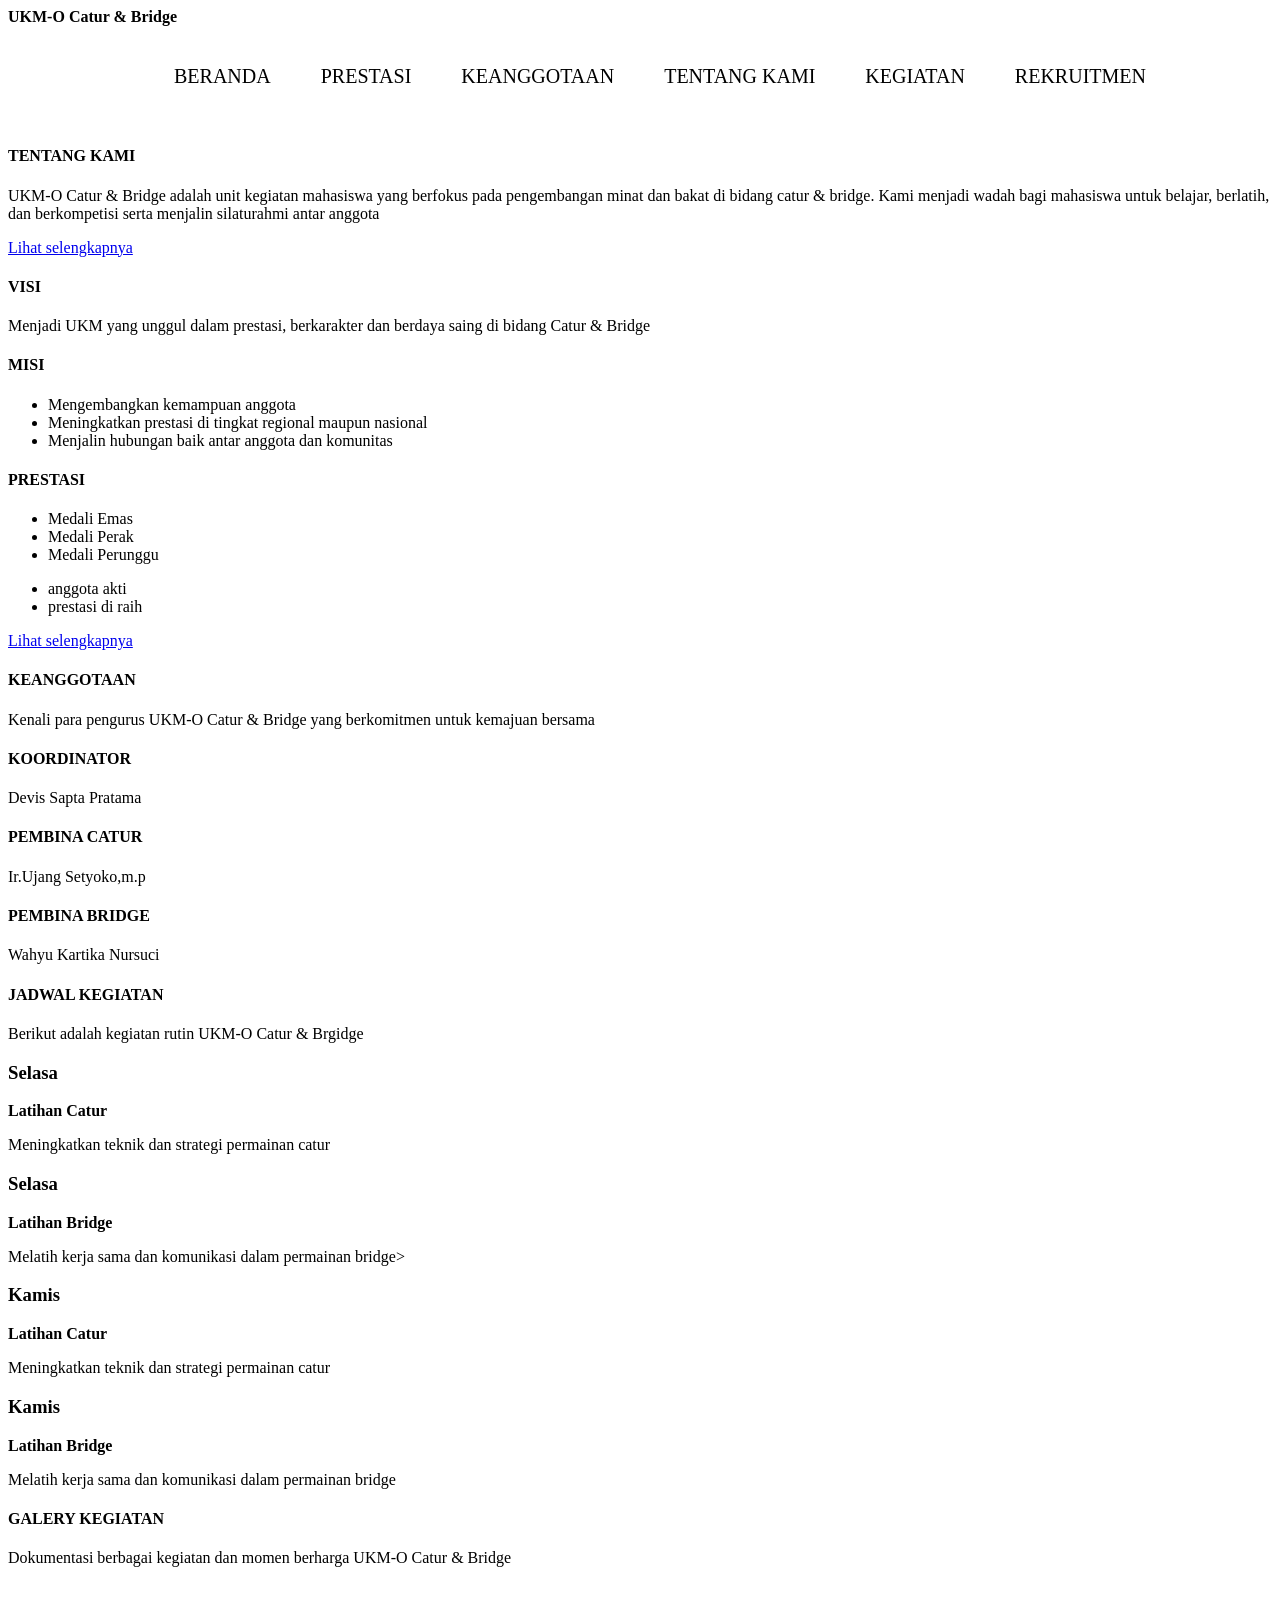
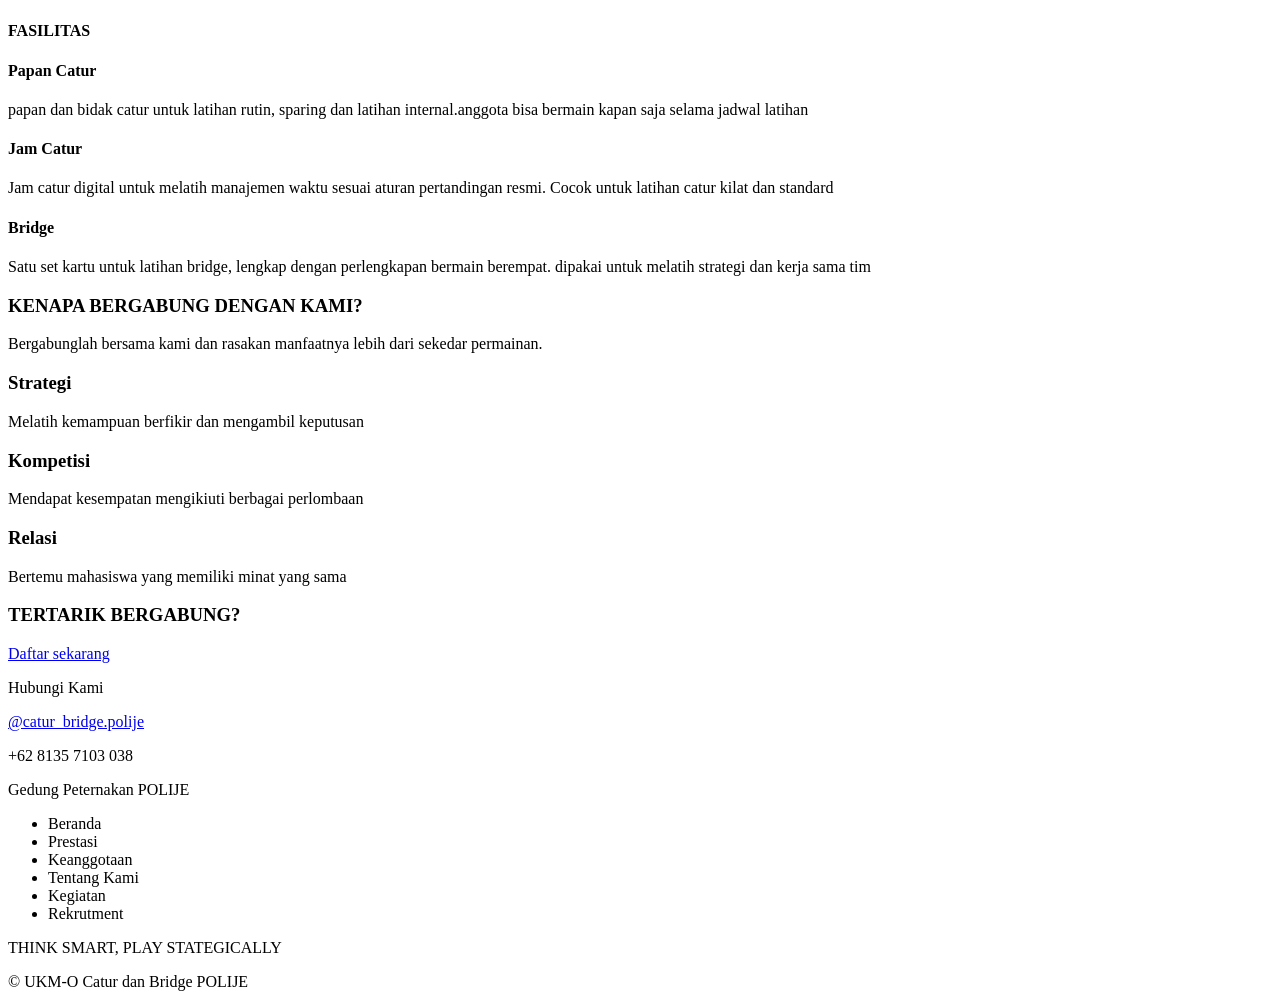
==== index.html @ 490835eb "sudah jangan di ubah ubah" ====
<!DOCTYPE html>
<html lang="id">
<head>
    <meta charset="UTF-8">
    <meta name="viewport" content="width=device-width, initial-scale=1.0">
    <title>UKM_O Catur &amp; Bridge</title>
    <link rel="stylesheet" href="style-index.css">
    <!-- <style>
        .tentangkami {
            background-color: pink;
            display: flex;
            justify-content: space-between;
        }
        #about-left {
            background-color: aqua;
        }
        .andrew {
            width: 200px;
            height: 200px;
        }
    </style> -->
</head>
<body>
    <div class="container">
    <header><b>UKM-O Catur &amp; Bridge</b></header>
    <div class="navbar">
        <ul>
            <li class="li-class">
                <a href="#">BERANDA</a>
            </li>
            <li class="li-class">
                <a href="prestasi.html" target="_blank">PRESTASI</a>
            </li>
            <li class="li-class">
                <a href="keanggotaan.html" target="_blank">KEANGGOTAAN</a>
            </li>
            <li class="li-class">
                <a href="tentangkami.html" target="_blank">TENTANG&nbsp;KAMI</a>
            </li>
            <li class="li-class">
                <a href="kegiatan.html" target="_blank">KEGIATAN</a>
            </li>
            <li class="li-class">
                <a href="rekruitmen.html" target="_blank">REKRUITMEN</a>
            </li>
        </ul>
    </div>
    <main>
       <section class="tentangkami">
            <div class="tentangkami-left">
                <h4>TENTANG KAMI</h4>
                <p>UKM-O Catur &amp; Bridge adalah unit kegiatan mahasiswa yang berfokus pada pengembangan minat dan bakat di bidang catur &amp; bridge. Kami menjadi wadah bagi mahasiswa untuk belajar, berlatih, dan berkompetisi serta menjalin silaturahmi antar anggota</p>
            
                <a href="tentangkami.html" target="_blank">Lihat selengkapnya</a>
            </div>
            <div class="tentangkami-center">
            </div>
            <div class="tentangkami-right">
                <h4>VISI</h4>
                <p>Menjadi UKM yang unggul dalam prestasi, berkarakter dan berdaya saing di bidang Catur &amp; Bridge </p>
                <h4>MISI</h4>
                <ul>
                    <li>Mengembangkan kemampuan anggota</li>
                    <li>Meningkatkan prestasi di tingkat regional maupun nasional</li>
                    <li>Menjalin hubungan baik antar anggota dan komunitas</li>
                </ul>
            </div>
       </section>
       <section>
             <h4>PRESTASI</h4>
                <div>
                    <ul>
                        <li>Medali Emas</li>
                        <li>Medali Perak</li>
                        <li>Medali Perunggu</li>
                    </ul>
                </div>
                <div>
                    <ul>
                        <li>anggota akti</li>
                        <li>prestasi di raih</li>
                    </ul>
                </div>
              <a href="prestasi.html">Lihat selengkapnya</a>
       </section>
       <section>
            <div>
                <h4>KEANGGOTAAN</h4>
                <p>Kenali para pengurus UKM-O Catur &amp; Bridge yang berkomitmen untuk kemajuan bersama </p>
            </div>
            <div>
                <h4>KOORDINATOR</h4>
                <p>Devis Sapta Pratama</p>
            </div>
            <div>
                <h4>PEMBINA CATUR</h4>
                <p>Ir.Ujang Setyoko,m.p</p>
            </div>
            <div>
                <h4>PEMBINA BRIDGE</h4>
                <p>Wahyu Kartika Nursuci</p>
            </div>
       </section>
       <section>
         <h4>JADWAL KEGIATAN</h4>
            <div>
                <p>Berikut adalah kegiatan rutin UKM-O Catur &amp; Brgidge</p>
                <a href="kegiatan.html" target="_blank"></a>
            </div>
            <div>
                <h3>Selasa</h3>
                <b>Latihan Catur</b>
                <p>Meningkatkan teknik dan strategi permainan catur</p>
                <h3>Selasa</h3>
                <b>Latihan Bridge</b>
                <p>Melatih kerja sama dan komunikasi dalam permainan bridge></p>
                <h3>Kamis</h3>
                <b>Latihan Catur</b>
                <p>Meningkatkan teknik dan strategi permainan catur</p>
                <h3>Kamis</h3>
                <b>Latihan Bridge</b>
                <p>Melatih kerja sama dan komunikasi dalam permainan bridge</p>
            </div>
       </section>
       <section>
            <div>
                <h4>GALERY KEGIATAN</h4>
                <p>Dokumentasi berbagai kegiatan dan momen berharga UKM-O Catur &amp; Bridge</p>
            </div>
            <div>
                <img src="" alt="">
                <img src="" alt="">
                <img src="" alt="">
            </div>
       </section>
       <section>
            <h4>FASILITAS</h4>
            <div>
                <h4>Papan Catur</h4>
                <p>papan dan bidak catur untuk latihan rutin, sparing dan latihan internal.anggota bisa bermain kapan saja selama jadwal latihan</p>
            </div>
            <div>
                <h4>Jam Catur</h4>
                <p>Jam catur digital untuk melatih manajemen waktu sesuai aturan pertandingan resmi. Cocok untuk latihan catur kilat dan standard</p>
            </div>
            <div>
                <h4>Bridge</h4>
                <p>Satu set kartu untuk latihan bridge, lengkap dengan perlengkapan bermain berempat. dipakai untuk melatih strategi dan kerja sama tim</p>
            </div>
       </section>
       <section>
            <div>
                <h3>KENAPA BERGABUNG DENGAN KAMI?</h3>
                <p>Bergabunglah bersama kami dan rasakan manfaatnya lebih dari sekedar permainan.</p>
            </div>
            <div>
                <h3>Strategi</h3>
                <p>Melatih kemampuan berfikir dan mengambil keputusan</p>
            </div>
            <div>
                <h3>Kompetisi</h3>
                <p>Mendapat kesempatan mengikiuti berbagai perlombaan</p>
            </div>
            <div>
                <h3>Relasi</h3>
                <p>Bertemu mahasiswa yang memiliki minat yang sama</p>
            </div>
            <div>
                <h3>TERTARIK BERGABUNG?</h3>
                <a href="rekruitmen.html" target="_blank">Daftar sekarang</a>
            </div>
       </section>

    </main>
     <footer>
        <p>Hubungi Kami</p>
        <a href="https://www.instagram.com/catur_bridge.polije?dlrf=MWNldnlpMmQwY3oyeQ%3D%3D">@catur_bridge.polije</a>
        <p>+62 8135 7103 038</p>
        <p>Gedung Peternakan POLIJE</p>
        <ul>
            <li>Beranda</li>
            <li>Prestasi</li>
            <li>Keanggotaan</li>
            <li>Tentang Kami</li>
            <li>Kegiatan</li>
            <li>Rekrutment</li>
        </ul>
        <p>THINK SMART, PLAY STATEGICALLY</p>
        <p>&copy; UKM-O Catur dan Bridge POLIJE</p>
    </footer>
    </div>
</body>
</html>
---- style-index.css ----
* {
    box-sizing: border-box;
}

.navbar {
    height: 100px;
    display: flex;
    justify-content: center;
    align-items: center;
}

.navbar ul {
    display: flex;
    list-style: none;
}

.li-class {
    padding: 20px;
    margin: 5px;
}

.li-class a {
    color: black;
    font-size: 20px;
    text-decoration: none;
}
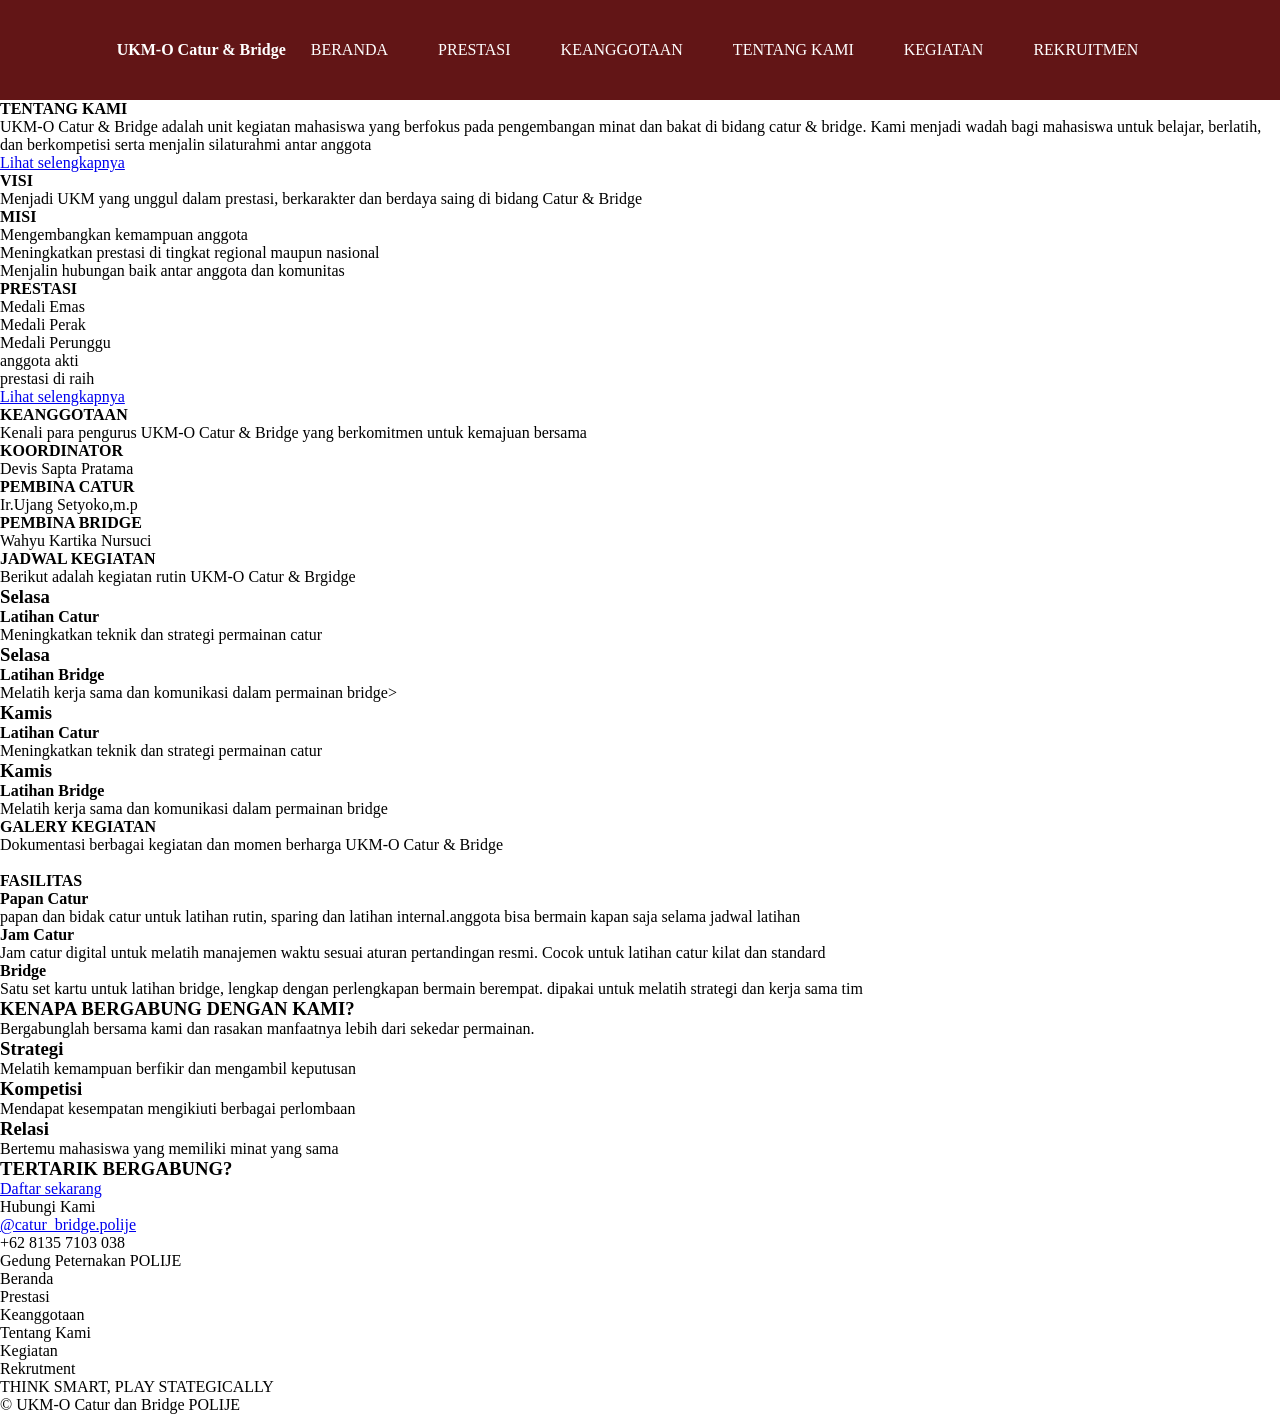
==== commit 784a03e8: "afan" ====
--- a/index.html
+++ b/index.html
@@ -22,9 +22,9 @@
 </head>
 <body>
     <div class="container">
-    <header><b>UKM-O Catur &amp; Bridge</b></header>
     <div class="navbar">
-        <ul>
+        <header><b>UKM-O Catur &amp; Bridge</b></header>
+        <ul class="ul-class">
             <li class="li-class">
                 <a href="#">BERANDA</a>
             </li>
--- a/style-index.css
+++ b/style-index.css
@@ -1,26 +1,35 @@
 * {
     box-sizing: border-box;
+    padding: 0;
+    margin: 0;
 }
 
 .navbar {
     height: 100px;
+    width:100%;
     display: flex;
     justify-content: center;
     align-items: center;
+    background-color: #621516;
+    color: #ffff;
 }
 
 .navbar ul {
     display: flex;
     list-style: none;
+    
 }
 
 .li-class {
     padding: 20px;
     margin: 5px;
+    font-size: 20%;
+
 }
 
 .li-class a {
-    color: black;
-    font-size: 20px;
+    color: #ffff;
+    font-size: 16px;
     text-decoration: none;
+    font-family: 'Times New Roman', Times, serif;
 }
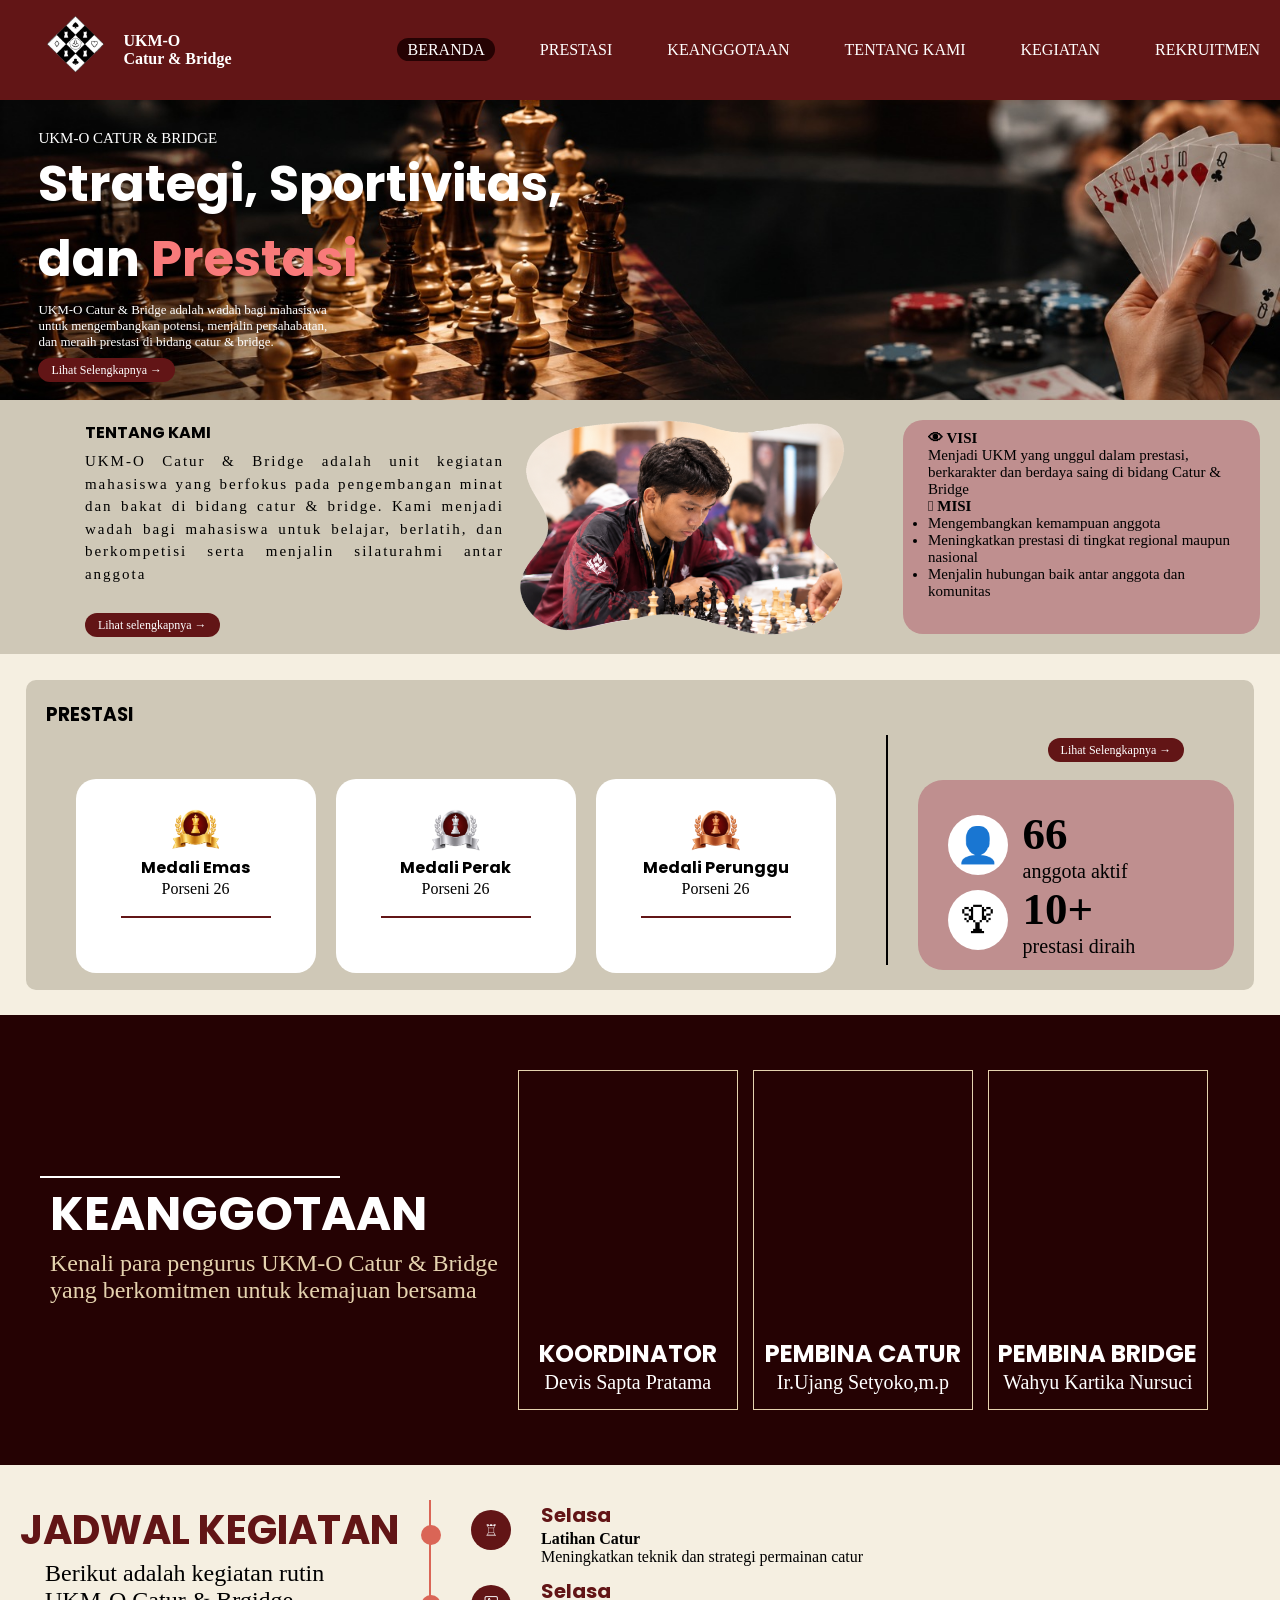
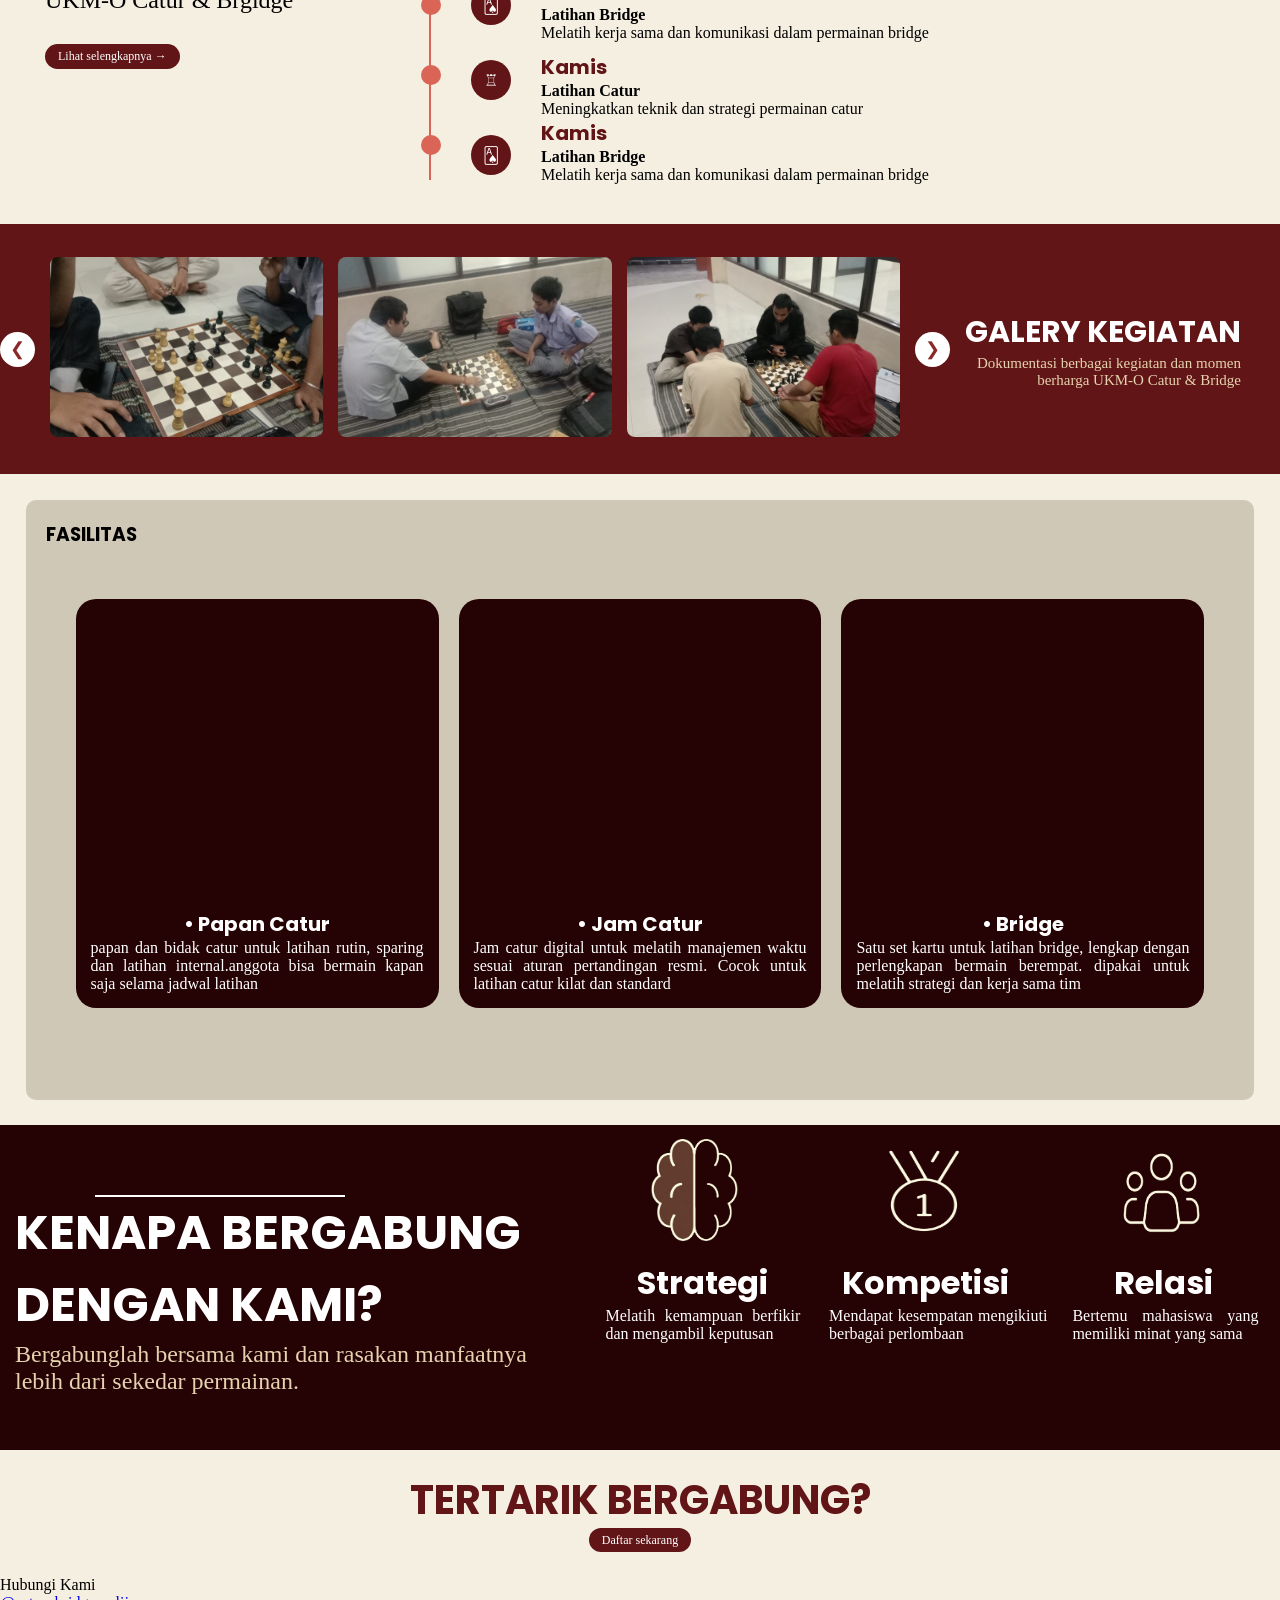
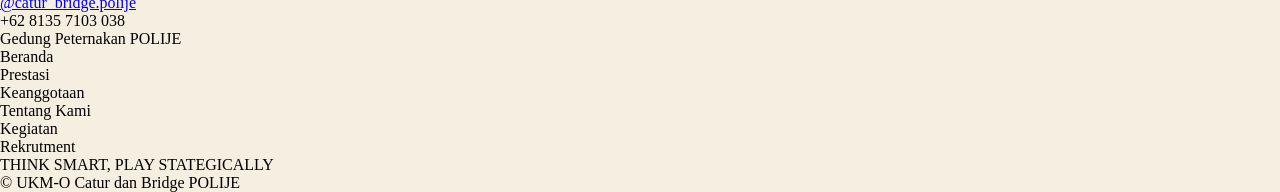
==== commit 2c73036c: "sudah selesai" ====
--- a/index.html
+++ b/index.html
@@ -5,28 +5,21 @@
     <meta name="viewport" content="width=device-width, initial-scale=1.0">
     <title>UKM_O Catur &amp; Bridge</title>
     <link rel="stylesheet" href="style-index.css">
-    <!-- <style>
-        .tentangkami {
-            background-color: pink;
-            display: flex;
-            justify-content: space-between;
-        }
-        #about-left {
-            background-color: aqua;
-        }
-        .andrew {
-            width: 200px;
-            height: 200px;
-        }
-    </style> -->
+    <link rel="stylesheet" href="https://fonts.googleapis.com/css2?family=Poppins:wght@400;600;700&display=swap">
+    <link rel="preconnect" href="https://fonts.googleapis.com">
+    <link rel="preconnect" href="https://gstatic.com" crossorigin>
+    <link href="https://googleapis.com" rel="stylesheet">
 </head>
 <body>
     <div class="container">
     <div class="navbar">
-        <header><b>UKM-O Catur &amp; Bridge</b></header>
+        <header class="logo-website">
+            <img  src="logo_website.png" class="logo-img" alt="logo"/>
+            <b>UKM-O<br>Catur &amp; Bridge</b>
+        </header>
         <ul class="ul-class">
-            <li class="li-class">
-                <a href="#">BERANDA</a>
+            <li class="li-class" >
+                <a href="#" class="active">BERANDA</a>
             </li>
             <li class="li-class">
                 <a href="prestasi.html" target="_blank">PRESTASI</a>
@@ -45,20 +38,44 @@
             </li>
         </ul>
     </div>
-    <main>
-       <section class="tentangkami">
+    <main>  
+    <section class="hero">
+            <div class="hero-content">
+
+                <p class="hero-label">UKM-O CATUR &amp; BRIDGE</p>
+
+                <p class="hero-label2">
+                    <b>Strategi, Sportivitas,
+                    <br>
+                    dan <span>Prestasi</span></b>
+                </p>
+
+                <p class="hero-description">
+                    UKM-O Catur &amp; Bridge adalah wadah bagi mahasiswa<br>
+                    untuk mengembangkan potensi, menjalin persahabatan,<br>
+                    dan meraih prestasi di bidang catur &amp; bridge.
+                </p>
+
+                <a href="tentangkami.html" class="hero-button">
+                    Lihat Selengkapnya  →
+                </a>
+
+            </div>
+        </section>
+        <section class="tentangkami">
             <div class="tentangkami-left">
-                <h4>TENTANG KAMI</h4>
+                <h4><b>TENTANG KAMI</b></h4>
                 <p>UKM-O Catur &amp; Bridge adalah unit kegiatan mahasiswa yang berfokus pada pengembangan minat dan bakat di bidang catur &amp; bridge. Kami menjadi wadah bagi mahasiswa untuk belajar, berlatih, dan berkompetisi serta menjalin silaturahmi antar anggota</p>
             
-                <a href="tentangkami.html" target="_blank">Lihat selengkapnya</a>
+                <a href="tentangkami.html" target="_blank">Lihat selengkapnya  →</a>
             </div>
             <div class="tentangkami-center">
+                <img src="fototentangkami.png" alt="foto-tentangkami">
             </div>
             <div class="tentangkami-right">
-                <h4>VISI</h4>
+                <h4>👁 VISI</h4>
                 <p>Menjadi UKM yang unggul dalam prestasi, berkarakter dan berdaya saing di bidang Catur &amp; Bridge </p>
-                <h4>MISI</h4>
+                <h4>𖣠 MISI</h4>
                 <ul>
                     <li>Mengembangkan kemampuan anggota</li>
                     <li>Meningkatkan prestasi di tingkat regional maupun nasional</li>
@@ -66,109 +83,204 @@
                 </ul>
             </div>
        </section>
+       <section class="prestasi">
+                <div>
+                    <h3>PRESTASI</h3>
+                    <ul class="bungkus">
+                        <div class="medali">
+                            <img src="gold.png" alt="medali emas">
+                            <li><b>Medali&nbsp;Emas</b></li>
+                            <p>Porseni 26</p>
+                            <br>
+                            <center><div class="garis1"></div></center>
+                        </div>
+                        <div class="medali">
+                            <img src="silver.png" alt="medali perak">
+                            <li><b>Medali&nbsp;Perak</b></li>
+                            <p>Porseni 26</p>
+                            <br>
+                            <center><div class="garis1"></div></center>
+                        </div>
+                        <div class="medali">
+                            <img src="bronze.png" alt="medali perunggu">
+                            <li><b>Medali&nbsp;Perunggu</b></li>
+                            <p>Porseni 26</p>
+                            <br>
+                            <center><div class="garis1"></div></center>
+                        </div>
+                    </ul>
+                </div>
+                <div class="garis"></div>
+               <div class="anggota-aktif">
+                    <a href="prestasi.html">Lihat Selengkapnya →</a>
+                    <div class="statistik">
+                        <div class="info">
+                            <div class="icon">👤</div>
+                            <div>
+                                <h1>66</h1>
+                                <p>anggota aktif</p>
+                            </div>
+                        </div>
+                        <div class="info">
+                            <div class="icon">🏆︎</div>
+                            <div>
+                                <h1>10+</h1>
+                                <p>prestasi diraih</p>
+                            </div>
+                        </div>
+                    </div>
+                </div>
+       </section>
        <section>
-             <h4>PRESTASI</h4>
-                <div>
-                    <ul>
-                        <li>Medali Emas</li>
-                        <li>Medali Perak</li>
-                        <li>Medali Perunggu</li>
-                    </ul>
-                </div>
-                <div>
-                    <ul>
-                        <li>anggota akti</li>
-                        <li>prestasi di raih</li>
-                    </ul>
-                </div>
-              <a href="prestasi.html">Lihat selengkapnya</a>
-       </section>
-       <section>
+        <div class="keanggotaan">
             <div>
-                <h4>KEANGGOTAAN</h4>
-                <p>Kenali para pengurus UKM-O Catur &amp; Bridge yang berkomitmen untuk kemajuan bersama </p>
-            </div>
-            <div>
+                <div class="garis2"></div>
+                <h4 class="anggota">KEANGGOTAAN</h4>
+                <p class="anggota2">Kenali para pengurus UKM-O Catur &amp; Bridge <br>yang berkomitmen untuk kemajuan bersama </p>
+            </div>
+            <div class="koordinator">
+                <img src="" alt="">
                 <h4>KOORDINATOR</h4>
                 <p>Devis Sapta Pratama</p>
             </div>
-            <div>
+            <div class="pembina1">
                 <h4>PEMBINA CATUR</h4>
                 <p>Ir.Ujang Setyoko,m.p</p>
             </div>
-            <div>
+            <div class="pembina2">
                 <h4>PEMBINA BRIDGE</h4>
                 <p>Wahyu Kartika Nursuci</p>
             </div>
-       </section>
+            </div>
+       </section>
+       <section >
+        <div class="jadwal">
+            <div>
+                <div class="garis3"></div>
+                <h4>JADWAL KEGIATAN</h4>
+                <p class="deskripsi">Berikut adalah kegiatan rutin <br> UKM-O Catur &amp; Brgidge</p>
+                <a href="kegiatan.html" target="_blank">Lihat selengkapnya →</a>
+            </div>
+            <div class="garis4"></div>
+            <div class="bpoint">
+                <div class="point"></div>
+                <div class="point"></div>
+                <div class="point"></div>
+                <div class="point"></div>
+            </div>
+            <div class="bpoint2">
+                <div class="point2">♖</div>
+                <div class="point2">🂡</div>
+                <div class="point2">♖</div>
+                <div class="point2">🂡</div>
+            </div>
+            <div class="jadwal2">
+                <div class="jadwal-catur">
+                    <h3>Selasa</h3>
+                    <b>Latihan Catur</b>
+                    <p>Meningkatkan teknik dan strategi permainan catur</p>
+                </div>
+                <div class="jadwal-bridge">
+                    <h3>Selasa</h3>
+                    <b>Latihan Bridge</b>
+                    <p>Melatih kerja sama dan komunikasi dalam permainan bridge</p>
+                </div>
+                <div lass="jadwal-catur">
+                    <h3>Kamis</h3>
+                    <b>Latihan Catur</b>
+                    <p>Meningkatkan teknik dan strategi permainan catur</p>
+                </div>
+                <div class="jadwal-bridge">
+                    <h3>Kamis</h3>
+                    <b>Latihan Bridge</b>
+                    <p>Melatih kerja sama dan komunikasi dalam permainan bridge</p>
+                </div>
+            </div>
+        </div>    
+       </section>
+       <!-- carousel -->
        <section>
-         <h4>JADWAL KEGIATAN</h4>
-            <div>
-                <p>Berikut adalah kegiatan rutin UKM-O Catur &amp; Brgidge</p>
-                <a href="kegiatan.html" target="_blank"></a>
-            </div>
-            <div>
-                <h3>Selasa</h3>
-                <b>Latihan Catur</b>
-                <p>Meningkatkan teknik dan strategi permainan catur</p>
-                <h3>Selasa</h3>
-                <b>Latihan Bridge</b>
-                <p>Melatih kerja sama dan komunikasi dalam permainan bridge></p>
-                <h3>Kamis</h3>
-                <b>Latihan Catur</b>
-                <p>Meningkatkan teknik dan strategi permainan catur</p>
-                <h3>Kamis</h3>
-                <b>Latihan Bridge</b>
-                <p>Melatih kerja sama dan komunikasi dalam permainan bridge</p>
+        <div class="kegiatan">
+            <div class="carousel">
+                <button class="prev" onclick="geser(-1)">&#10094;</button>
+                <div class="carousel-container">
+                    <div class="carousel-track" id="track">
+                        <div class="slide">
+                            <img src="gambar1.jpg" alt="kegiatan 1">
+                        </div>
+                        <div class="slide">
+                            <img src="gambar2.jpg" alt="kegiatan 2">
+                        </div>
+                        <div class="slide">
+                            <img src="gambar3.jpg" alt="kegiatan 3">
+                        </div>
+                        <div class="slide">
+                            <img src="gambar4.jpg" alt="kegiatan 4">
+                        </div>
+                        <div class="slide">
+                            <img src="gambar5.jpg" alt="kegiatan 5">
+                        </div>
+                        <div class="slide">
+                            <img src="gambar6.jpg" alt="kegiatan 6">
+                        </div>
+                    </div>
+                </div>
+                <button class="next" onclick="geser(1)">&#10095;</button>
+            </div>
+            <script src="carousel.js"></script>
+            <div class="text-kegiatan">
+                <h4>GALERY KEGIATAN</h4>
+                <p>Dokumentasi berbagai kegiatan dan momen <br> berharga UKM-O Catur &amp; Bridge</p>
+            </div>
             </div>
        </section>
        <section>
-            <div>
-                <h4>GALERY KEGIATAN</h4>
-                <p>Dokumentasi berbagai kegiatan dan momen berharga UKM-O Catur &amp; Bridge</p>
-            </div>
-            <div>
-                <img src="" alt="">
-                <img src="" alt="">
-                <img src="" alt="">
-            </div>
+        <div class="fasilitas">
+            <h3 class="judul-fasilitas">FASILITAS</h3>
+            <ul class="bungkus2">
+            <div class="papan">
+                <li>• Papan Catur</li>
+                <p>papan dan bidak catur untuk latihan rutin, sparing dan latihan internal.anggota bisa bermain kapan saja selama jadwal latihan</p>
+            </div>
+            <div class="papan">
+                <li>• Jam Catur</li>
+                <p>Jam catur digital untuk melatih manajemen waktu sesuai aturan pertandingan resmi. Cocok untuk latihan catur kilat dan standard</p>
+            </div>
+            <div class="papan">
+                <li>• Bridge</li>
+                <p>Satu set kartu untuk latihan bridge, lengkap dengan perlengkapan bermain berempat. dipakai untuk melatih strategi dan kerja sama tim</p>
+            </div>
+            </ul>
+        </div>
        </section>
        <section>
-            <h4>FASILITAS</h4>
-            <div>
-                <h4>Papan Catur</h4>
-                <p>papan dan bidak catur untuk latihan rutin, sparing dan latihan internal.anggota bisa bermain kapan saja selama jadwal latihan</p>
-            </div>
-            <div>
-                <h4>Jam Catur</h4>
-                <p>Jam catur digital untuk melatih manajemen waktu sesuai aturan pertandingan resmi. Cocok untuk latihan catur kilat dan standard</p>
-            </div>
-            <div>
-                <h4>Bridge</h4>
-                <p>Satu set kartu untuk latihan bridge, lengkap dengan perlengkapan bermain berempat. dipakai untuk melatih strategi dan kerja sama tim</p>
-            </div>
-       </section>
-       <section>
-            <div>
-                <h3>KENAPA BERGABUNG DENGAN KAMI?</h3>
-                <p>Bergabunglah bersama kami dan rasakan manfaatnya lebih dari sekedar permainan.</p>
-            </div>
-            <div>
-                <h3>Strategi</h3>
-                <p>Melatih kemampuan berfikir dan mengambil keputusan</p>
-            </div>
-            <div>
-                <h3>Kompetisi</h3>
-                <p>Mendapat kesempatan mengikiuti berbagai perlombaan</p>
-            </div>
-            <div>
-                <h3>Relasi</h3>
-                <p>Bertemu mahasiswa yang memiliki minat yang sama</p>
-            </div>
-            <div>
-                <h3>TERTARIK BERGABUNG?</h3>
-                <a href="rekruitmen.html" target="_blank">Daftar sekarang</a>
-            </div>
+            <div class="promosi">
+                <div class="promosi1">
+                    <div class="garis5"></div>
+                    <p>KENAPA BERGABUNG DENGAN KAMI?</p>
+                    <span>Bergabunglah bersama kami dan rasakan manfaatnya lebih dari sekedar permainan.</span>
+                </div>
+                <div class="strategi1">
+                    <img src="strategi.png" alt="otak">
+                    <h3>Strategi</h3>
+                    <p>Melatih kemampuan berfikir dan mengambil keputusan</p>
+                </div>
+                <div class="kompetisi1">
+                    <img src="kompetisi.png" alt="medali">
+                    <h3>Kompetisi</h3>
+                    <p>Mendapat kesempatan mengikiuti berbagai perlombaan</p>
+                </div>
+                <div class="relasi1">
+                    <img src="relasi.png" alt="">
+                    <h3>Relasi</h3>
+                    <p>Bertemu mahasiswa yang memiliki minat yang sama</p>
+                </div>
+            </div>
+                <div class="daftar">
+                    <h3>TERTARIK BERGABUNG?</h3>
+                    <a href="rekruitmen.html" target="_blank">Daftar sekarang</a>
+                </div>
+            
        </section>
 
     </main>
--- a/style-index.css
+++ b/style-index.css
@@ -1,30 +1,71 @@
 * {
     box-sizing: border-box;
+    margin: 0;
     padding: 0;
-    margin: 0;
+}
+
+.container {
+    background-color: #F5EFE1;
 }
 
 .navbar {
     height: 100px;
     width:100%;
     display: flex;
-    justify-content: center;
+    justify-content: space-between;
     align-items: center;
     background-color: #621516;
     color: #ffff;
-}
+    position: sticky;
+    top: 0;
+    left: 0;
+    right: 0;
+    z-index: 2;
+}
+
+.logo-website {
+    display: flex;
+    align-items: center;
+    gap: 10px;
+    margin-left: 3%;
+}
+
+.logo-img {
+    width: 75px;
+    height: 75px;
+    object-fit: contain;
+}
+
 
 .navbar ul {
     display: flex;
     list-style: none;
+    margin-left: 5%;
     
+}
+
+.ul-class a {
+    text-decoration: none;
+    color: white;
+    padding: 3px 10px;
+    border-radius: 12px;
+    transition: 0.3s;
+}
+
+.ul-class a.active {
+    background-color: #250203;
+    color: white;
+}
+
+.ul-class a:hover {
+    background-color: black;
+    color: white;
 }
 
 .li-class {
     padding: 20px;
     margin: 5px;
-    font-size: 20%;
-
+    margin-right: -10px;
 }
 
 .li-class a {
@@ -32,4 +73,640 @@
     font-size: 16px;
     text-decoration: none;
     font-family: 'Times New Roman', Times, serif;
+}
+main{
+    position: relative;
+    z-index: 1;
+}
+
+.hero {
+    width: 100%;
+    height: 300px;
+
+    background-image: url("herowebsite.jpg");
+    background-size: cover;
+    background-position: center;
+    background-repeat: no-repeat;
+}
+
+.hero-label {
+    font-family: 'Times New Roman', Times, serif;
+    font-size: 15px;
+    color: #ffff;
+}
+
+.hero-label {
+    position: relative;
+    top: 30px;
+    margin-left: 3%;
+}
+.hero-label2 {
+    font-family: 'Poppins';
+    position: relative;
+    top: 30px;
+    margin-left: 3%;
+    font-size: 50px;
+    color: #fff;
+}
+.hero-label2 span {
+    color : rgb(248, 122, 122);
+}
+.hero-description {
+    font-size: 13px;
+    position: relative;
+    top: 35px;
+    margin-left: 3%;
+    color : white;
+}
+.hero a {
+    position: relative;
+    top: 45px;
+    margin-left: 3%;
+    background-color:#621516;
+    border-radius: 20px;
+    color: #fff;
+    text-decoration: none;
+}
+.hero a{
+    font-size: 12px;
+    padding : 5px 13px;
+}
+.tentangkami{
+    background-color: #cfc8b7 ;
+    display: flex;
+    justify-content: space-evenly;
+    gap: 0;
+}
+.tentangkami img{
+    height: 250px;
+    width: 400px;
+    margin-right: -10%;
+}
+.tentangkami-left {
+    margin-top:20px;
+    margin-left: 5%;
+}
+.tentangkami-left h4{
+    margin-left: 5%;
+    font-family: 'Poppins';
+}
+.tentangkami-left p{
+    margin-left: 5%;
+    margin-top:5px;
+    font-size: 15px;
+    line-height: 1.5;
+    letter-spacing: 2px;
+    text-align: justify;
+    width: 419px;
+    height: auto;
+}
+.tentangkami-left a{
+    position: relative;
+    top: 30px;
+    margin-left:5%;
+    background-color:#621516;
+    border-radius: 20px;
+    color: #fff;
+    text-decoration: none;
+}
+.tentangkami-left a{
+    font-size: 12px;
+    padding : 5px 13px;
+}
+.tentangkami-right {
+    width:428px;
+    height: auto;
+}
+.tentangkami-right {
+    font-size: 15px;
+    padding: 10px 25px;
+    margin-right: 5%;
+}
+.tentangkami-right {
+    background-color: #BF8F8F;
+    margin: 20px;
+    border-radius: 20px;
+}
+.prestasi {
+    width: auto;
+    height: 310px;
+    margin: 2%;
+    background-color:  #cfc8b7;
+    border-radius: 10px;
+    display: flex;
+    justify-content:space-between ;
+}
+.prestasi h3 {
+    font-family: 'Poppins';
+    margin-top: 20px;
+    margin-left: 20px;
+}
+.bungkus{
+    display: flex;
+    justify-content:space-between ;
+    margin:50px;
+    gap: 20px;
+}
+.medali {
+    width: 240px;
+    height: 194px;
+    background-color: #ffff;
+    list-style-type: none;
+    justify-content: center;
+    align-items: center;
+    flex-direction: column;
+    text-align: center;
+    border-radius: 20px;
+}
+.medali img{
+    margin-top: 30px ;
+    width: 50px;
+    height: 42px;
+}
+.medali li{
+    font-family: 'Poppins';
+}
+.medali p{
+    font-family:'Times New Roman', Times, serif ;
+}
+.garis {
+    border-left: 2px solid;
+    height: 230px;
+    margin-right: 30px;
+    margin-top: 55px;
+}
+.garis1 {
+    border-bottom: 2px solid #621516;
+    width:150px;
+    align-items: center;
+}
+.anggota-aktif {
+    width: 400px;
+    height: 190px;
+    background-color:  #BF8F8f;
+    border-radius: 25px;
+    padding: 30px;
+    position: relative;
+    margin-top: 100px;
+    margin-right: 20px;
+}
+
+.statistik {
+    display: flex;
+    flex-direction: column;
+    gap: 20px;
+    margin-bottom: 50px;
+}
+
+.info {
+    display: flex;
+    align-items: center;
+    gap: 15px;
+    margin-top: -20px;
+}
+
+.info h1 {
+    font-size: 45px;
+    margin: 0;
+}
+
+.info p {
+    font-size: 20px;
+    margin: 0;
+}
+
+.icon {
+    width: 60px;
+    height: 60px;
+    background-color: white;
+    border-radius: 50%;
+    display: flex;
+    justify-content: center;
+    align-items: center;
+    font-size: 35px;
+}
+
+.anggota-aktif a {
+    position: absolute;
+    right: -100px;
+    top: -70px;
+}
+.anggota-aktif a{
+    position: relative;
+    background-color:#621516;
+    border-radius: 20px;
+    color: #fff;
+    text-decoration: none;
+}
+.anggota-aktif a{
+    font-size: 12px;
+    padding : 5px 13px;
+}
+.keanggotaan {
+    background-color:  #250203;
+    width: 100%;
+    height: 450px;
+    display: flex;
+    align-items: center;
+}
+.garis2 {
+    border-top: 2px solid #fff;
+    width: 300px;
+    margin-left: 40px;
+}
+.keanggotaan h4 {
+    color: #ffff;
+    font-family: 'Poppins';
+}
+.keanggotaan p{
+}
+.anggota {
+    font-size: 48px;
+    margin-left: 50px;
+}
+.anggota2 {
+    color: #E5D3AF;
+    font-family: 'Montaga';
+    margin-left: 50px;
+    font-size: 24px;
+    
+}
+.koordinator {
+    border: 1px solid #E5D3AF;
+    width: 220px;
+    height: 340px;
+    margin-left: 20px;
+    align-content: flex-end;
+    justify-items: center;
+    flex-direction: column;
+    text-align: center;
+}
+.pembina1 {
+    border: 1px solid #E5D3AF;
+    width: 220px;
+    height: 340px;
+    margin-left: 15px;
+    align-content: flex-end;
+    justify-items: center;
+    flex-direction: column;
+    text-align: center; 
+}
+.pembina2 {
+    border: 1px solid #E5D3AF;
+    width: 220px;
+    height: 340px;
+    margin-left: 15px;
+    align-content: flex-end;
+    justify-items: center;
+    flex-direction: column;
+    text-align: center;
+}
+.koordinator h4,
+.pembina1 h4,
+.pembina2 h4{
+    font-size: 24px;
+    color: #fff;
+}
+
+.koordinator p, 
+.pembina1 p,
+.pembina2 p {
+    font-size: 20px;
+    color: #fff;
+    margin-bottom: 15px;
+}
+.jadwal {
+    height: 359px;
+    width: 100%;
+    display: flex;
+}
+.jadwal h4{
+    font-size: 40px;
+    font-family: 'poppins';
+    color: #621516;
+    margin-left: 20px;
+    margin-top: 35px;
+}
+.deskripsi{
+    margin-left: 45px;
+    font-size: 24px;
+}
+.garis4 {
+    border-left: 2px solid #DA6556;
+    height: 280px;
+    margin-left: 30px;
+    margin-top: 35px;
+}
+.bpoint{
+    flex-direction: column;
+    margin-top: 60px;
+    margin-right: 30px;
+}
+.point {
+    background-color: #DA6556;
+    width: 20px;
+    height: 20px;
+    border-radius: 50%;
+    margin-bottom: 50px;
+    margin-left: -10px;
+}
+.bpoint2{
+    flex-direction: column;
+    margin-top: 45px;
+    margin-right: 30px;
+}
+.point2 {
+    color: #ffff;
+    background-color: #621516;
+    width: 40px;
+    height: 40px;
+    border-radius: 50%;
+    margin-bottom: 35px;
+    display: flex;
+    justify-content: center;
+    align-items: center;
+}
+.jadwal2{
+    margin-top: 35px;
+}
+.jadwal2 h3 {
+    color: #621516;
+    font-size: 20px;
+    font-family: 'poppins';
+}
+.jadwal-catur,
+.jadwal-bridge {
+    margin-bottom: 10px;
+}
+.jadwal a {
+    display: flex;
+    margin-top: 30px;
+    margin-left: 45px;
+    position: relative;
+    background-color:#621516;
+    border-radius: 20px;
+    color: #fff;
+    text-decoration: none;
+}
+.jadwal a {
+    width: 135px;
+    font-size: 12px;
+    padding : 5px 13px;
+}
+.kegiatan {
+    background-color: #621516;
+    display: flex;
+    height: 250px;
+}
+.gallery {
+    width: 90%;
+    margin: 50px auto;
+    padding: 30px;
+    background: #8b2929;
+    border-radius: 10px;
+}
+
+.gallery h2 {
+    color: white;
+    margin-bottom: 20px;
+}
+
+.carousel {
+    display: flex;
+    align-items: center;
+    gap: 15px;
+}
+
+.carousel-container {
+    width: 850px;
+    overflow: hidden;
+}
+
+.carousel-track {
+    display: flex;
+    gap: 15px;
+    transition: transform 0.5s ease;
+}
+
+.slide {
+    flex: 0 0 calc((100% - 30px) / 3);
+}
+
+.slide img {
+    width: 100%;
+    height: 180px;
+    object-fit: cover;
+    border-radius: 8px;
+}
+
+.prev, .next {
+    border: none;
+    background: white;
+    color: #8b2929;
+    width: 35px;
+    height: 35px;
+    border-radius: 50%;
+    cursor: pointer;
+    flex-shrink: 0;
+    font-size: 18px;
+}
+
+.prev:hover, .next:hover {
+    background: #ddd;
+}
+
+.dots {
+    display: flex;
+    justify-content: center;
+    gap: 10px;
+    margin-top: 20px;
+}
+
+.dot {
+    width: 10px;
+    height: 10px;
+    border-radius: 50%;
+    background: #aaa;
+    cursor: pointer;
+    border: none;
+}
+
+.dot.active {
+    background: white;
+}
+
+@media (max-width: 600px) {
+    .slide {
+        flex: 0 0 100%;
+    }
+
+    .slide img {
+        height: 200px;
+    }
+}
+.text-kegiatan {
+    flex-direction: column;
+    align-content: center;
+    margin-left: 15px;
+}
+.text-kegiatan h4{
+    text-align: center;
+    font-size: 30px;
+    font-family: 'poppins';
+    color: #ffff;
+}
+.text-kegiatan p {
+    text-align: right;
+    color: #E5D3AF;
+    font-size: 15px;
+}
+.fasilitas {
+    width: auto;
+    height: 600px;
+    margin: 2%;
+    background-color:  #cfc8b7;
+    border-radius: 10px;
+    display: flex;
+    flex-direction: column;
+    justify-content:flex-start ;
+    padding-top: 20px;
+}
+.judul-fasilitas{
+    font-family: 'poppins';
+    margin-left: 20px;
+    /* font-size: 36px; */
+    font-weight: bold;
+}
+.bungkus2 {
+    display: flex;
+    justify-content:space-between ;
+    margin:50px;
+    gap: 20px;
+    overflow-x: auto;
+    overflow-y: auto;
+}
+.papan {
+    width: 391px;
+    height: 409px;
+    background-color: #250203;
+    list-style-type: none;
+    align-content: flex-end;
+    flex-direction: column;
+    text-align: justify;
+    border-radius: 20px;
+    padding: 15px;
+    /* margin-top: 30px; */
+}
+.papan li{
+    text-align: center;
+    color: #fff;
+    font-size: 20px;
+    font-family: 'poppins';
+    font-weight: bold;
+}
+.papan p{
+    color: #ffff;
+    font-size: 16px;
+}
+.promosi {
+    background-color: #250203;
+    height: 325px;
+    width: 100%;
+    display: flex;
+}
+.garis5 {
+    border-bottom: 2px solid #fff;
+    width:250px;
+    align-items: center;
+    margin-top: 70px;
+    margin-left: 80px;
+}
+.promosi p,
+.promosi h3{
+    color: #fff;
+}
+.promosi1 {
+    margin-left: 15px;
+}
+.promosi1 p{
+    font-size: 48px;
+    font-family: 'poppins';
+    font-weight: bold;
+}
+.promosi1 span{
+    color: #E5D3AF;
+    font-size: 24px;
+}
+.strategi1 img{
+    width: 99px;
+    height: 130px;
+    margin-left: 65px;
+}
+.strategi1 h3{
+    text-align: center;
+    font-family: 'poppins';
+    font-size: 32px;
+    font-weight: bold;
+}
+.strategi1 p{
+    text-align: justify;
+    width: 80%;
+    margin-left: 25px;
+}
+.kompetisi1 {
+    margin-left: -20px;
+}
+.kompetisi1 img{
+    width: 110px;
+    height: 130px;
+    margin-left: 65px;
+}
+.kompetisi1 h3{
+    text-align: center;
+    font-family: 'poppins';
+    font-size: 32px;
+    font-weight: bold;
+}
+.kompetisi1 p{
+    text-align: justify;
+    margin-left: 25px;
+}
+.relasi1 img{
+    width: 99px;
+    height: 130px;
+    margin-left: 65px;
+}
+.relasi1 h3{
+    text-align: center;
+    font-family: 'poppins';
+    font-size: 32px;
+    font-weight: bold;
+}
+.relasi1 p{
+    text-align: justify;
+    width: 80%;
+    margin-left: 25px;
+}
+.daftar {
+    height: 126px;
+    text-align: center;
+    padding-top: 20px;
+}
+.daftar h3 {
+    color: #621516;
+    font-size: 40px;
+    font-family: 'poppins';
+    font-weight: bold;
+}
+.daftar a {
+    background-color:#621516;
+    border-radius: 20px;
+    color: #fff;
+    text-decoration: none;
+    align-items: center;
+}
+.daftar a {
+    width: 135px;
+    font-size: 12px;
+    padding : 5px 13px;
 }
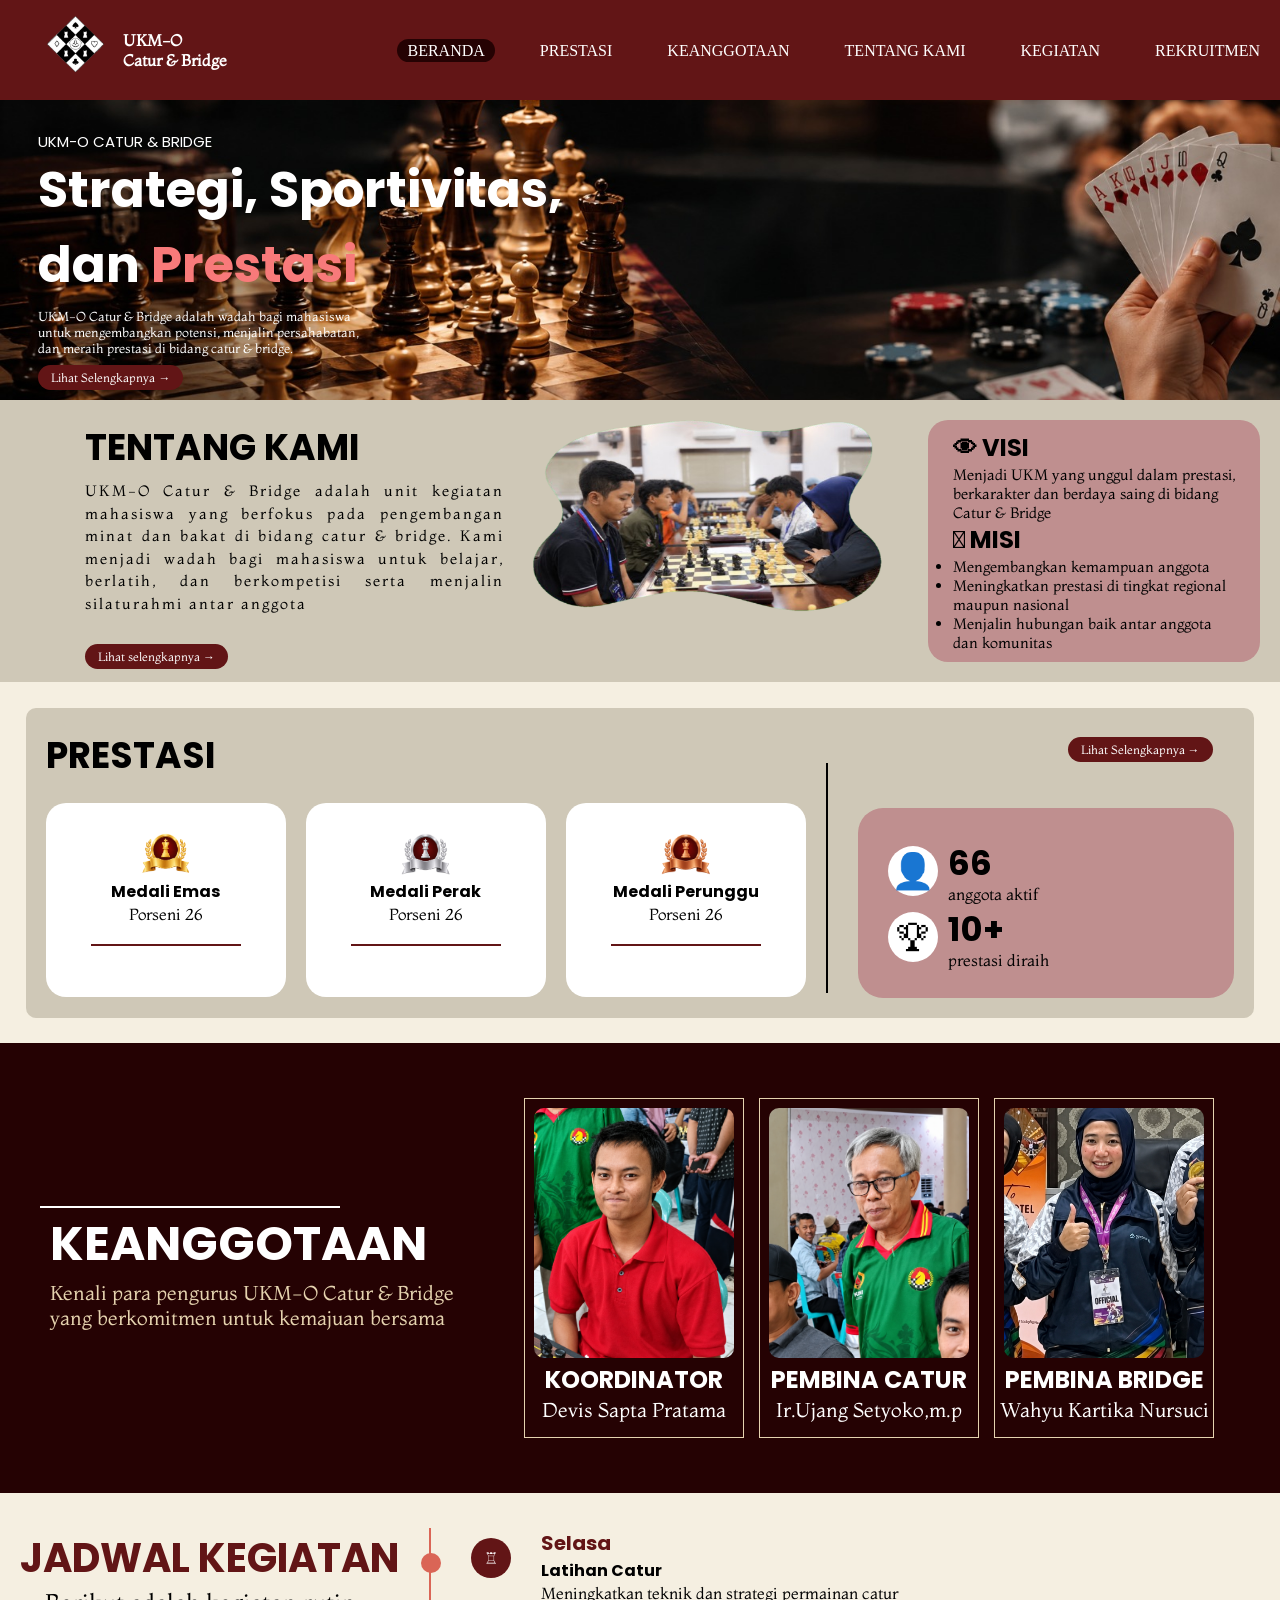
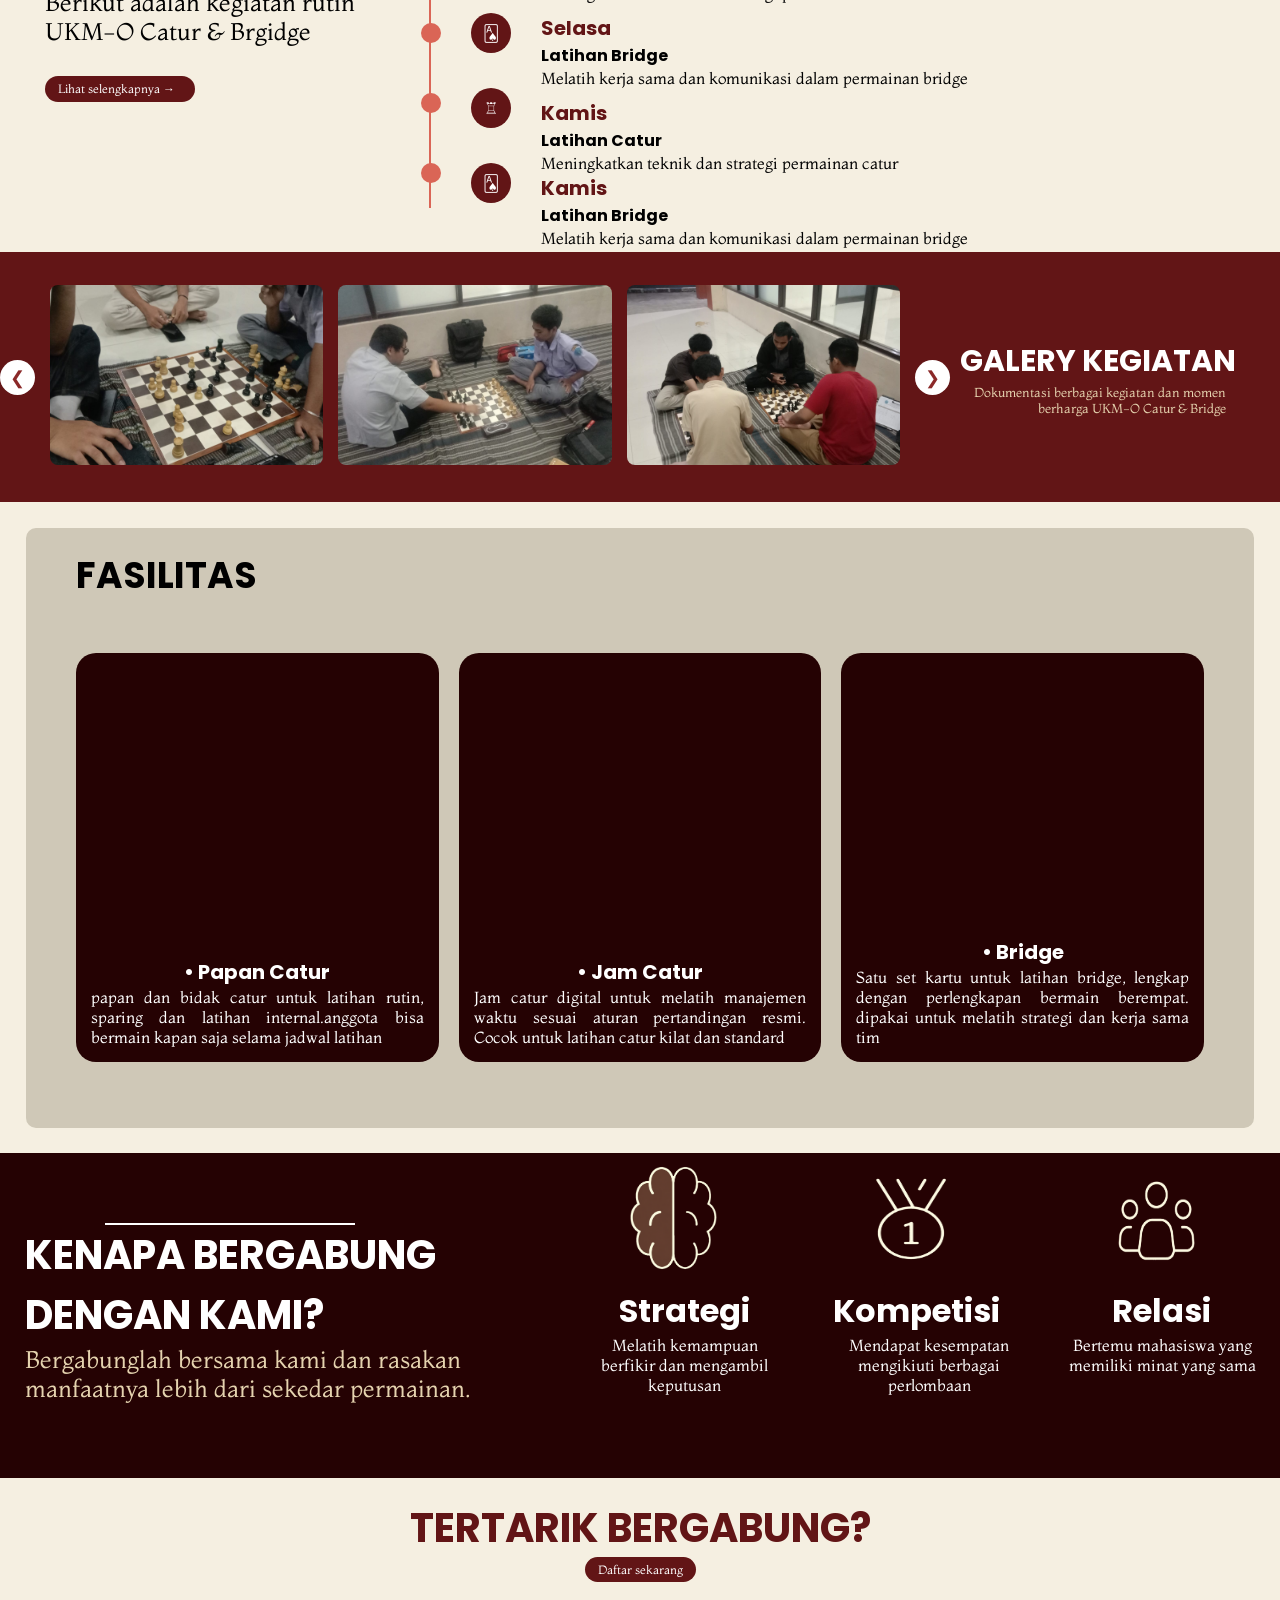
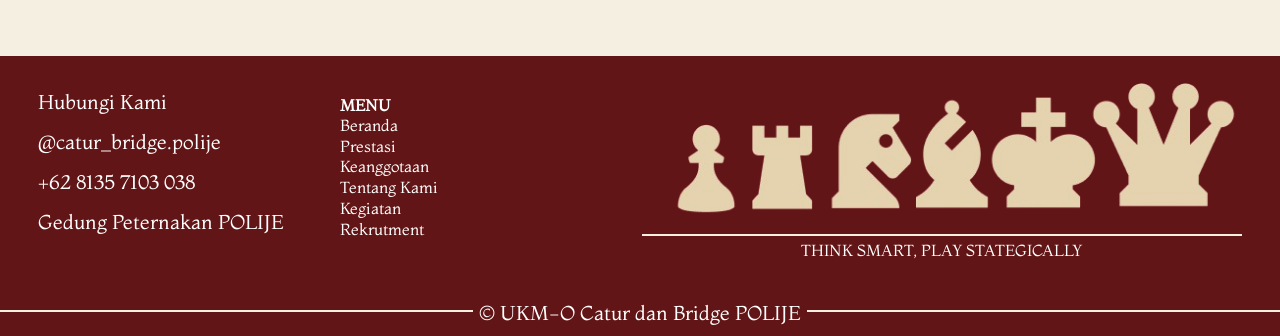
==== commit f9f437ab: "final -1" ====
--- a/index.html
+++ b/index.html
@@ -6,9 +6,7 @@
     <title>UKM_O Catur &amp; Bridge</title>
     <link rel="stylesheet" href="style-index.css">
     <link rel="stylesheet" href="https://fonts.googleapis.com/css2?family=Poppins:wght@400;600;700&display=swap">
-    <link rel="preconnect" href="https://fonts.googleapis.com">
-    <link rel="preconnect" href="https://gstatic.com" crossorigin>
-    <link href="https://googleapis.com" rel="stylesheet">
+    <link rel='stylesheet' href='https://fonts.googleapis.com/css?family=Montaga'>
 </head>
 <body>
     <div class="container">
@@ -92,25 +90,25 @@
                             <li><b>Medali&nbsp;Emas</b></li>
                             <p>Porseni 26</p>
                             <br>
-                            <center><div class="garis1"></div></center>
+                            <center><div class="line1"></div></center>
                         </div>
                         <div class="medali">
                             <img src="silver.png" alt="medali perak">
                             <li><b>Medali&nbsp;Perak</b></li>
                             <p>Porseni 26</p>
                             <br>
-                            <center><div class="garis1"></div></center>
+                            <center><div class="line1"></div></center>
                         </div>
                         <div class="medali">
                             <img src="bronze.png" alt="medali perunggu">
                             <li><b>Medali&nbsp;Perunggu</b></li>
                             <p>Porseni 26</p>
                             <br>
-                            <center><div class="garis1"></div></center>
+                            <center><div class="line1"></div></center>
                         </div>
                     </ul>
                 </div>
-                <div class="garis"></div>
+                <div class="line"></div>
                <div class="anggota-aktif">
                     <a href="prestasi.html">Lihat Selengkapnya →</a>
                     <div class="statistik">
@@ -134,22 +132,26 @@
        <section>
         <div class="keanggotaan">
             <div>
-                <div class="garis2"></div>
+                <div class="line2"></div>
                 <h4 class="anggota">KEANGGOTAAN</h4>
                 <p class="anggota2">Kenali para pengurus UKM-O Catur &amp; Bridge <br>yang berkomitmen untuk kemajuan bersama </p>
             </div>
+            <div class="bungkus3">
             <div class="koordinator">
-                <img src="" alt="">
+                <img src="koordinator.png" alt="">
                 <h4>KOORDINATOR</h4>
                 <p>Devis Sapta Pratama</p>
             </div>
             <div class="pembina1">
+                <img src="pembina1.png" alt="">
                 <h4>PEMBINA CATUR</h4>
                 <p>Ir.Ujang Setyoko,m.p</p>
             </div>
             <div class="pembina2">
+                <img src="pembina2.png" alt="">
                 <h4>PEMBINA BRIDGE</h4>
                 <p>Wahyu Kartika Nursuci</p>
+            </div>
             </div>
             </div>
        </section>
@@ -284,21 +286,46 @@
        </section>
 
     </main>
-     <footer>
-        <p>Hubungi Kami</p>
-        <a href="https://www.instagram.com/catur_bridge.polije?dlrf=MWNldnlpMmQwY3oyeQ%3D%3D">@catur_bridge.polije</a>
-        <p>+62 8135 7103 038</p>
-        <p>Gedung Peternakan POLIJE</p>
-        <ul>
-            <li>Beranda</li>
-            <li>Prestasi</li>
-            <li>Keanggotaan</li>
-            <li>Tentang Kami</li>
-            <li>Kegiatan</li>
-            <li>Rekrutment</li>
-        </ul>
-        <p>THINK SMART, PLAY STATEGICALLY</p>
-        <p>&copy; UKM-O Catur dan Bridge POLIJE</p>
+      <footer class="latarFooter">
+        <div class="topFooter">
+            <div class="medsos">
+                <p>Hubungi Kami</p>
+                <a href="https://www.instagram.com/catur_bridge.polije?dlrf=MWNldnlpMmQwY3oyeQ%3D%3D">@catur_bridge.polije</a>
+                <p>+62 8135 7103 038</p>
+                <p>Gedung Peternakan POLIJE</p>
+            </div>
+            <ul class="row5">
+                <li><b>MENU</b></li>
+                <li>
+                    <a href="#">Beranda</a>
+                </li>
+                <li>
+                    <a href="prestasi.html" target="_blank">Prestasi</a>
+                </li>
+                <li>
+                    <a href="keanggotaan.html" target="_blank">Keanggotaan</a>
+                </li>
+                <li>
+                    <a href="tentangkami.html" target="_blank">Tentang Kami</a>
+                </li>
+                <li>
+                    <a href="keanggotaan.html" target="_blank">Kegiatan</a>
+                </li>
+                <li>
+                    <a href="rekruitmen.html" target="_blank">Rekrutment</a>
+                </li>
+            </ul>
+            <div class="rigthFooter">
+                <img src="ICON_BIDAK-removebg-preview.png">
+                <div class="garis1"></div>
+                <p class="text15">THINK SMART, PLAY STATEGICALLY</p>
+            </div>
+        </div>
+        <div class="bottomFooter">
+            <div class="garis2"></div>
+            <p class="text16">&copy; UKM-O Catur dan Bridge POLIJE</p>
+            <div class="garis2"></div>
+        </div>
     </footer>
     </div>
 </body>
--- a/style-index.css
+++ b/style-index.css
@@ -2,6 +2,7 @@
     box-sizing: border-box;
     margin: 0;
     padding: 0;
+    font-family: 'montaga';
 }
 
 .container {
@@ -90,7 +91,7 @@
 }
 
 .hero-label {
-    font-family: 'Times New Roman', Times, serif;
+    font-family: 'poppins';
     font-size: 15px;
     color: #ffff;
 }
@@ -101,14 +102,17 @@
     margin-left: 3%;
 }
 .hero-label2 {
-    font-family: 'Poppins';
     position: relative;
     top: 30px;
     margin-left: 3%;
     font-size: 50px;
     color: #fff;
 }
+.hero-label2 b{
+    font-family: 'poppins';
+}
 .hero-label2 span {
+    font-family: 'poppins';
     color : rgb(248, 122, 122);
 }
 .hero-description {
@@ -140,13 +144,14 @@
 .tentangkami img{
     height: 250px;
     width: 400px;
-    margin-right: -10%;
+    margin-left: 25px;
 }
 .tentangkami-left {
     margin-top:20px;
     margin-left: 5%;
 }
-.tentangkami-left h4{
+.tentangkami-left b{
+    font-size: 36px;
     margin-left: 5%;
     font-family: 'Poppins';
 }
@@ -187,6 +192,10 @@
     margin: 20px;
     border-radius: 20px;
 }
+.tentangkami-right h4{
+    font-family: 'poppins';
+    font-size: 24px;
+}
 .prestasi {
     width: auto;
     height: 310px;
@@ -198,13 +207,14 @@
 }
 .prestasi h3 {
     font-family: 'Poppins';
+    font-size: 36px;
     margin-top: 20px;
     margin-left: 20px;
 }
 .bungkus{
     display: flex;
     justify-content:space-between ;
-    margin:50px;
+    margin:20px;
     gap: 20px;
 }
 .medali {
@@ -223,19 +233,16 @@
     width: 50px;
     height: 42px;
 }
-.medali li{
+.medali b{
     font-family: 'Poppins';
 }
-.medali p{
-    font-family:'Times New Roman', Times, serif ;
-}
-.garis {
+.line{
     border-left: 2px solid;
     height: 230px;
     margin-right: 30px;
     margin-top: 55px;
 }
-.garis1 {
+.line1 {
     border-bottom: 2px solid #621516;
     width:150px;
     align-items: center;
@@ -261,23 +268,25 @@
 .info {
     display: flex;
     align-items: center;
-    gap: 15px;
+    gap: 10px;
     margin-top: -20px;
 }
 
 .info h1 {
-    font-size: 45px;
-    margin: 0;
+    font-family: 'poppins';
+    font-size: 34px;
+    /* margin: 0; */
 }
 
 .info p {
-    font-size: 20px;
-    margin: 0;
+    font-size: 16px;
+    /* margin: 0; */
+    margin-top: -5px;
 }
 
 .icon {
-    width: 60px;
-    height: 60px;
+    width: 50px;
+    height: 50px;
     background-color: white;
     border-radius: 50%;
     display: flex;
@@ -288,8 +297,8 @@
 
 .anggota-aktif a {
     position: absolute;
-    right: -100px;
-    top: -70px;
+    right: -180px;
+    top: -100px;
 }
 .anggota-aktif a{
     position: relative;
@@ -309,7 +318,7 @@
     display: flex;
     align-items: center;
 }
-.garis2 {
+.line2 {
     border-top: 2px solid #fff;
     width: 300px;
     margin-left: 40px;
@@ -317,8 +326,6 @@
 .keanggotaan h4 {
     color: #ffff;
     font-family: 'Poppins';
-}
-.keanggotaan p{
 }
 .anggota {
     font-size: 48px;
@@ -328,8 +335,18 @@
     color: #E5D3AF;
     font-family: 'Montaga';
     margin-left: 50px;
-    font-size: 24px;
-    
+    font-size: 20px;   
+}
+.bungkus3 {
+    display: flex;
+    justify-content: space-between;
+    margin-left: 50px;
+}
+.koordinator img{
+    width: 200px;
+    height: 250px;
+    border-radius: 10px;
+    object-fit: cover;
 }
 .koordinator {
     border: 1px solid #E5D3AF;
@@ -341,6 +358,12 @@
     flex-direction: column;
     text-align: center;
 }
+.pembina1 img{
+    width: 200px;
+    height: 250px;
+    border-radius: 10px;
+    object-fit: cover;
+}
 .pembina1 {
     border: 1px solid #E5D3AF;
     width: 220px;
@@ -351,6 +374,12 @@
     flex-direction: column;
     text-align: center; 
 }
+.pembina2 img {
+    width: 200px;
+    height: 250px;
+    border-radius: 10px;
+    object-fit: cover;
+}
 .pembina2 {
     border: 1px solid #E5D3AF;
     width: 220px;
@@ -429,6 +458,9 @@
 .jadwal2{
     margin-top: 35px;
 }
+.jadwal2 b{
+    font-family: 'poppins';
+}
 .jadwal2 h3 {
     color: #621516;
     font-size: 20px;
@@ -449,7 +481,7 @@
     text-decoration: none;
 }
 .jadwal a {
-    width: 135px;
+    width: 150px;
     font-size: 12px;
     padding : 5px 13px;
 }
@@ -547,7 +579,7 @@
 .text-kegiatan {
     flex-direction: column;
     align-content: center;
-    margin-left: 15px;
+    margin-left: 10px;
 }
 .text-kegiatan h4{
     text-align: center;
@@ -558,7 +590,8 @@
 .text-kegiatan p {
     text-align: right;
     color: #E5D3AF;
-    font-size: 15px;
+    font-size: 13px;
+    margin-right: 10px;
 }
 .fasilitas {
     width: auto;
@@ -573,7 +606,8 @@
 }
 .judul-fasilitas{
     font-family: 'poppins';
-    margin-left: 20px;
+    font-size: 36px;
+    margin-left:50px;
     /* font-size: 36px; */
     font-weight: bold;
 }
@@ -626,10 +660,10 @@
     color: #fff;
 }
 .promosi1 {
-    margin-left: 15px;
+    margin-left: 25px;
 }
 .promosi1 p{
-    font-size: 48px;
+    font-size: 40px;
     font-family: 'poppins';
     font-weight: bold;
 }
@@ -649,7 +683,7 @@
     font-weight: bold;
 }
 .strategi1 p{
-    text-align: justify;
+    text-align: center;
     width: 80%;
     margin-left: 25px;
 }
@@ -668,7 +702,7 @@
     font-weight: bold;
 }
 .kompetisi1 p{
-    text-align: justify;
+    text-align: center;
     margin-left: 25px;
 }
 .relasi1 img{
@@ -683,12 +717,12 @@
     font-weight: bold;
 }
 .relasi1 p{
-    text-align: justify;
+    text-align: center;
     width: 80%;
     margin-left: 25px;
 }
 .daftar {
-    height: 126px;
+    height: 50px;
     text-align: center;
     padding-top: 20px;
 }
@@ -709,4 +743,104 @@
     width: 135px;
     font-size: 12px;
     padding : 5px 13px;
+}
+/* footer */
+.latarFooter {
+    background-color: #621516;
+    height: 280px;
+    width: 100%;
+    margin-top: 10%;
+    color: #ffff;
+}
+
+.topFooter {
+    display: flex;
+    justify-content: space-evenly;
+    flex-direction: row;
+    gap: 0;
+}
+
+.bottomFooter {
+    display: flex;
+    justify-content:space-evenly;
+    margin-top: 40px;
+}
+
+.medsos {
+    flex-direction: column;
+    align-content: flex-start;
+    width: 370px;
+    margin-top: 2%;
+    margin-left: 3%;
+}
+
+.row5 {
+    flex-direction: column;
+    align-content: flex-start;
+    list-style: none;
+    text-decoration: none;
+    width: 370px;
+    margin-top: 3%;
+}
+
+.rigthFooter {
+    display: flex;
+    flex-direction: column;
+    align-content: center;
+    margin-top: 2%;
+    margin-right: 3%;
+    gap: 4px;
+}
+
+
+/* edit text footer */
+.medsos p {
+    font-size: 20px;
+    line-height: 2;
+}
+
+.medsos a {
+    font-size: 20px;
+    text-decoration: none;
+    color: #ffff;
+    line-height: 2;
+    height: auto;
+}
+
+.row5 a {
+    color: #ffff;
+    text-decoration: none;
+    font-size: 16px;
+    line-height: 1.3;
+    height: auto;
+}
+
+.text15 {
+    text-align: center;
+}
+
+.text16 {
+    font-size:20px;
+    width: 375px;
+    text-align: center;
+}
+
+
+.garis2 {
+    width: 530px;
+    border-top:2px solid #F5EFE1;
+    align-items: center;
+    margin-top: 10px;
+}
+
+.garis1 {
+    width: 600px;
+    border-top:2px solid #F5EFE1;
+    align-items: center;
+    margin-top: 10px;
+}
+
+.rigthFooter img{
+    width: 600px;
+    height: auto;
 }
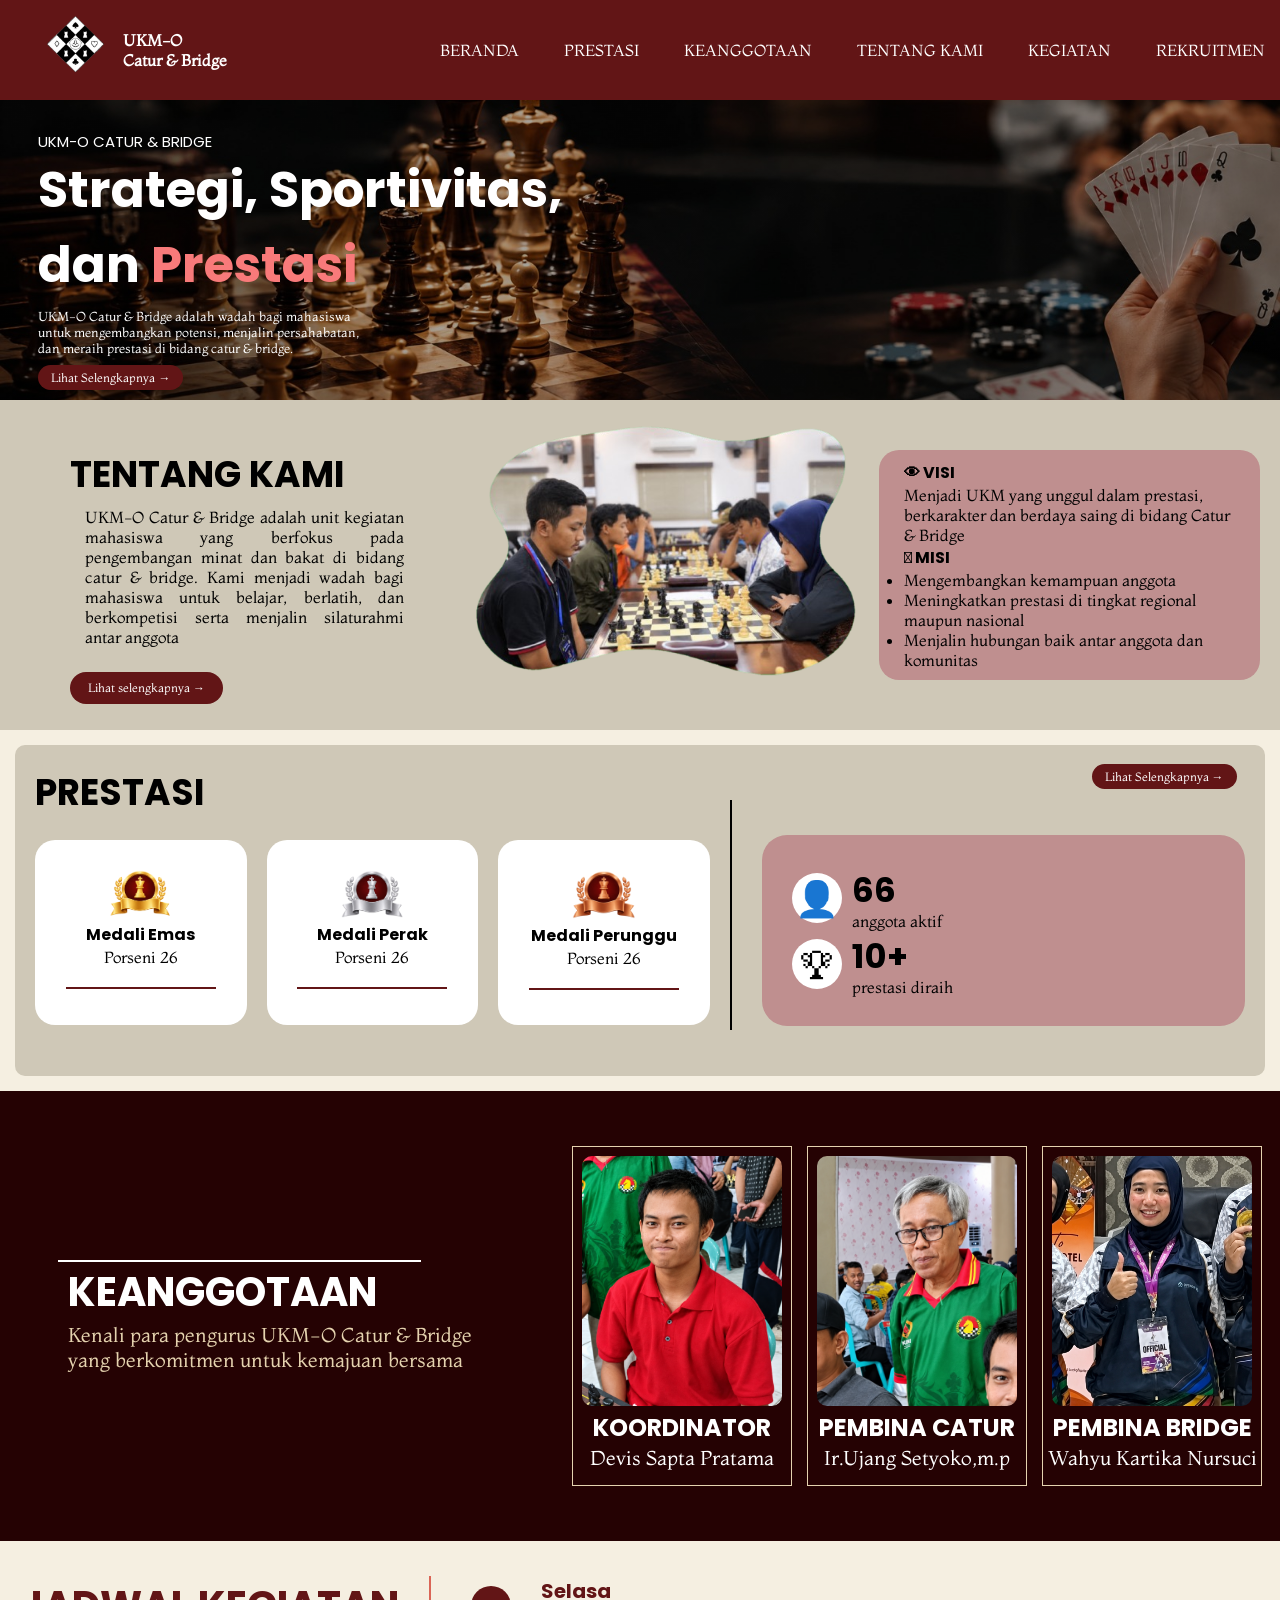
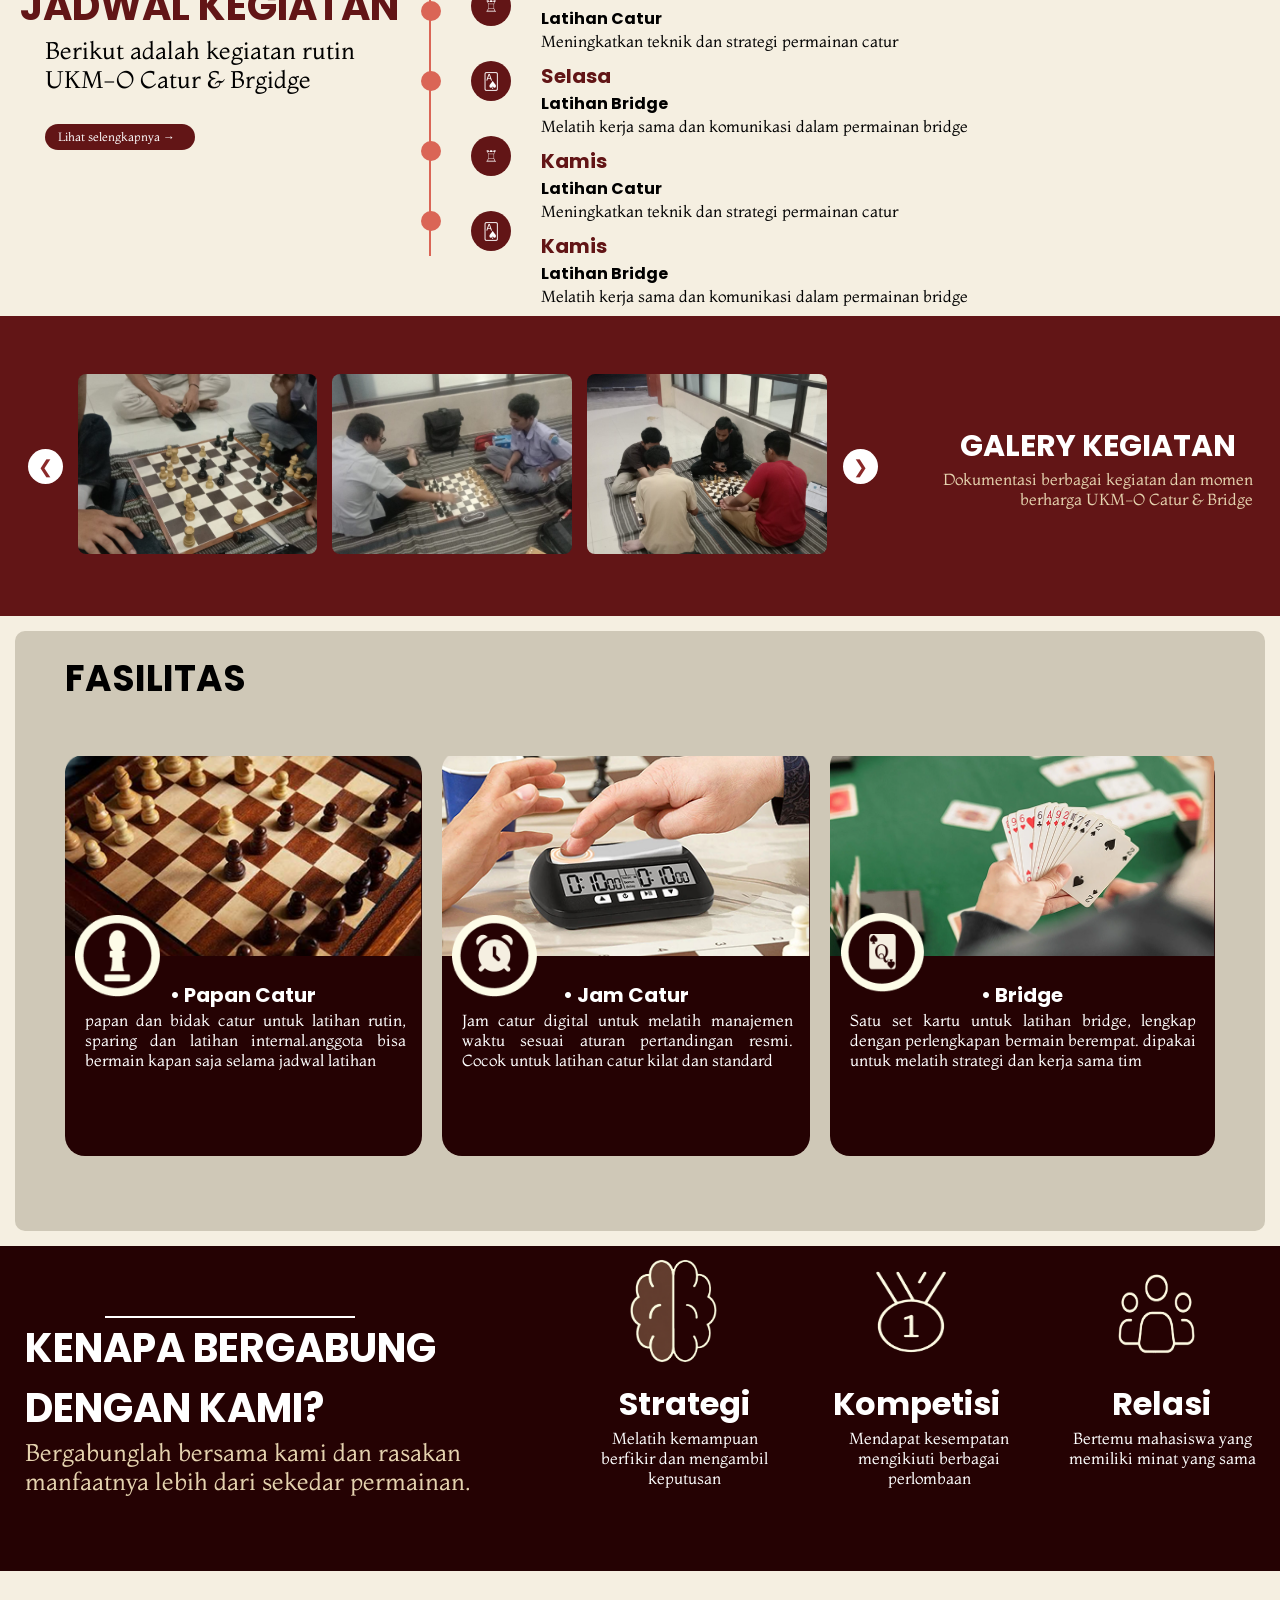
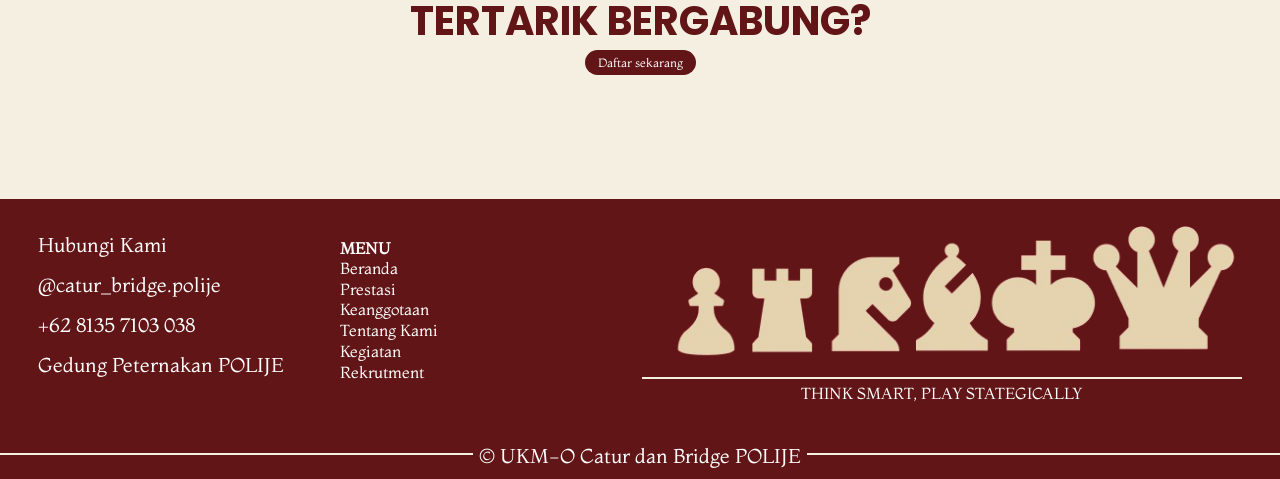
==== commit 13beb81b: "final" ====
--- a/index.html
+++ b/index.html
@@ -5,9 +5,11 @@
     <meta name="viewport" content="width=device-width, initial-scale=1.0">
     <title>UKM_O Catur &amp; Bridge</title>
     <link rel="stylesheet" href="style-index.css">
+    <link rel="stylesheet" href="navbar.css">
     <link rel="stylesheet" href="https://fonts.googleapis.com/css2?family=Poppins:wght@400;600;700&display=swap">
     <link rel='stylesheet' href='https://fonts.googleapis.com/css?family=Montaga'>
 </head>
+<!-- <button id="btn-top" aria-label="kembali ke atas">↑</button> -->
 <body>
     <div class="container">
     <div class="navbar">
@@ -62,7 +64,7 @@
         </section>
         <section class="tentangkami">
             <div class="tentangkami-left">
-                <h4><b>TENTANG KAMI</b></h4>
+                <h4><b>TENTANG&nbsp;KAMI</b></h4>
                 <p>UKM-O Catur &amp; Bridge adalah unit kegiatan mahasiswa yang berfokus pada pengembangan minat dan bakat di bidang catur &amp; bridge. Kami menjadi wadah bagi mahasiswa untuk belajar, berlatih, dan berkompetisi serta menjalin silaturahmi antar anggota</p>
             
                 <a href="tentangkami.html" target="_blank">Lihat selengkapnya  →</a>
@@ -79,6 +81,7 @@
                     <li>Meningkatkan prestasi di tingkat regional maupun nasional</li>
                     <li>Menjalin hubungan baik antar anggota dan komunitas</li>
                 </ul>
+            </div>
             </div>
        </section>
        <section class="prestasi">
@@ -187,7 +190,7 @@
                     <b>Latihan Bridge</b>
                     <p>Melatih kerja sama dan komunikasi dalam permainan bridge</p>
                 </div>
-                <div lass="jadwal-catur">
+                <div class="jadwal-catur">
                     <h3>Kamis</h3>
                     <b>Latihan Catur</b>
                     <p>Meningkatkan teknik dan strategi permainan catur</p>
@@ -241,14 +244,20 @@
             <h3 class="judul-fasilitas">FASILITAS</h3>
             <ul class="bungkus2">
             <div class="papan">
+                <img src="papan-catur.png" alt="">
+                <img src="fasilitas-ikonc.png" class="fasilitas-ikonc" alt="">
                 <li>• Papan Catur</li>
                 <p>papan dan bidak catur untuk latihan rutin, sparing dan latihan internal.anggota bisa bermain kapan saja selama jadwal latihan</p>
             </div>
             <div class="papan">
+                <img src="jam-catur.png" alt="">
+                <img src="fasilitas-ikonj.png" class="fasilitas-ikonc" alt="">
                 <li>• Jam Catur</li>
                 <p>Jam catur digital untuk melatih manajemen waktu sesuai aturan pertandingan resmi. Cocok untuk latihan catur kilat dan standard</p>
             </div>
             <div class="papan">
+                <img src="kartu-bridge.png" alt="">
+                <img src="fasilitas-ikonb.png" class="fasilitas-ikonc" alt="">
                 <li>• Bridge</li>
                 <p>Satu set kartu untuk latihan bridge, lengkap dengan perlengkapan bermain berempat. dipakai untuk melatih strategi dan kerja sama tim</p>
             </div>
--- a/style-index.css
+++ b/style-index.css
@@ -4,87 +4,15 @@
     padding: 0;
     font-family: 'montaga';
 }
-
-.container {
+body {
     background-color: #F5EFE1;
 }
-
-.navbar {
-    height: 100px;
-    width:100%;
-    display: flex;
-    justify-content: space-between;
-    align-items: center;
-    background-color: #621516;
-    color: #ffff;
-    position: sticky;
-    top: 0;
-    left: 0;
-    right: 0;
-    z-index: 2;
-}
-
-.logo-website {
-    display: flex;
-    align-items: center;
-    gap: 10px;
-    margin-left: 3%;
-}
-
-.logo-img {
-    width: 75px;
-    height: 75px;
-    object-fit: contain;
-}
-
-
-.navbar ul {
-    display: flex;
-    list-style: none;
-    margin-left: 5%;
-    
-}
-
-.ul-class a {
-    text-decoration: none;
-    color: white;
-    padding: 3px 10px;
-    border-radius: 12px;
-    transition: 0.3s;
-}
-
-.ul-class a.active {
-    background-color: #250203;
-    color: white;
-}
-
-.ul-class a:hover {
-    background-color: black;
-    color: white;
-}
-
-.li-class {
-    padding: 20px;
-    margin: 5px;
-    margin-right: -10px;
-}
-
-.li-class a {
-    color: #ffff;
-    font-size: 16px;
-    text-decoration: none;
-    font-family: 'Times New Roman', Times, serif;
-}
-main{
-    position: relative;
-    z-index: 1;
-}
-
+/* Hero */
 .hero {
-    width: 100%;
-    height: 300px;
-
-    background-image: url("herowebsite.jpg");
+    width: auto;
+    height: 100%;
+    min-height: 300px;
+    background-image:linear-gradient(rgba(0,0,0,0.35), rgba(0,0,0,0.35)), url("herowebsite.jpg");
     background-size: cover;
     background-position: center;
     background-repeat: no-repeat;
@@ -105,7 +33,7 @@
     position: relative;
     top: 30px;
     margin-left: 3%;
-    font-size: 50px;
+    font-size: clamp(28px, 4vw, 50px);
     color: #fff;
 }
 .hero-label2 b{
@@ -116,7 +44,7 @@
     color : rgb(248, 122, 122);
 }
 .hero-description {
-    font-size: 13px;
+    font-size: clamp(1px, 1vw, 13px);
     position: relative;
     top: 35px;
     margin-left: 3%;
@@ -135,71 +63,80 @@
     font-size: 12px;
     padding : 5px 13px;
 }
+/* section tentang kami */
 .tentangkami{
     background-color: #cfc8b7 ;
     display: flex;
-    justify-content: space-evenly;
+    justify-content: space-between;
+    align-items: center;
     gap: 0;
 }
 .tentangkami img{
-    height: 250px;
-    width: 400px;
+    height: auto;
+    min-height: 0;
+    width: 100%;
+    min-width: 410px;
     margin-left: 25px;
+
 }
 .tentangkami-left {
+    height: auto;
+    width: 100%;
+    min-width: 419px;
+    min-width: 0;
+    padding: 20px;
     margin-top:20px;
-    margin-left: 5%;
+    margin-left: 50px;
 }
 .tentangkami-left b{
-    font-size: 36px;
-    margin-left: 5%;
+    font-size: clamp(24px, 3vw, 36px);
+    /* margin-left: 25px; */
     font-family: 'Poppins';
 }
 .tentangkami-left p{
-    margin-left: 5%;
+    margin-left: 15px;
     margin-top:5px;
-    font-size: 15px;
-    line-height: 1.5;
-    letter-spacing: 2px;
+    margin-bottom: 15px;
+    font-size: 16px;
+    /* line-height: 1.5;
+    letter-spacing: 2px; */
     text-align: justify;
-    width: 419px;
-    height: auto;
-}
-.tentangkami-left a{
-    position: relative;
-    top: 30px;
-    margin-left:5%;
-    background-color:#621516;
+}
+.tentangkami-left a {
+    display: inline-block; 
+    margin-top: 10px;  
+    margin-left: 0;          
+    background-color: #621516;
     border-radius: 20px;
     color: #fff;
     text-decoration: none;
-}
-.tentangkami-left a{
     font-size: 12px;
-    padding : 5px 13px;
+    padding: 8px 18px;
+    white-space: nowrap;
 }
 .tentangkami-right {
-    width:428px;
+    width: 100%;
     height: auto;
-}
-.tentangkami-right {
-    font-size: 15px;
+    min-width: 310px;
+    min-height: 0;
+    font-size: clamp(16px, 1.2vw, 20px);
     padding: 10px 25px;
-    margin-right: 5%;
-}
-.tentangkami-right {
+    margin-right: 10px;
     background-color: #BF8F8F;
     margin: 20px;
     border-radius: 20px;
 }
 .tentangkami-right h4{
     font-family: 'poppins';
-    font-size: 24px;
-}
+    font-size: clamp(12px, 1.5vw, 16px);
+}
+/* prestasi */
 .prestasi {
     width: auto;
-    height: 310px;
-    margin: 2%;
+    min-width: 0;
+    height: 100%;
+    min-height: 310px;
+    margin: 15px;
     background-color:  #cfc8b7;
     border-radius: 10px;
     display: flex;
@@ -218,8 +155,10 @@
     gap: 20px;
 }
 .medali {
-    width: 240px;
-    height: 194px;
+    width: 100%;
+    height: auto;
+    min-height: 0;
+    padding-bottom: 35px;
     background-color: #ffff;
     list-style-type: none;
     justify-content: center;
@@ -230,8 +169,9 @@
 }
 .medali img{
     margin-top: 30px ;
-    width: 50px;
-    height: 42px;
+    width: 30%;
+    min-width: 50px;
+    height: auto;
 }
 .medali b{
     font-family: 'Poppins';
@@ -248,14 +188,16 @@
     align-items: center;
 }
 .anggota-aktif {
-    width: 400px;
-    height: 190px;
+    width: 100%;
+    min-width: 410px;
+    height: auto;
+    max-height: 191px;
     background-color:  #BF8F8f;
     border-radius: 25px;
     padding: 30px;
-    position: relative;
-    margin-top: 100px;
+    margin-top: 90px;
     margin-right: 20px;
+    margin-bottom: 50px;
 }
 
 .statistik {
@@ -275,12 +217,10 @@
 .info h1 {
     font-family: 'poppins';
     font-size: 34px;
-    /* margin: 0; */
 }
 
 .info p {
     font-size: 16px;
-    /* margin: 0; */
     margin-top: -5px;
 }
 
@@ -296,91 +236,58 @@
 }
 
 .anggota-aktif a {
-    position: absolute;
-    right: -180px;
+    right: -300px;
     top: -100px;
-}
-.anggota-aktif a{
     position: relative;
     background-color:#621516;
     border-radius: 20px;
     color: #fff;
     text-decoration: none;
-}
-.anggota-aktif a{
     font-size: 12px;
     padding : 5px 13px;
-}
+    z-index: 1;
+}
+/* Keanggotaan */
 .keanggotaan {
     background-color:  #250203;
-    width: 100%;
-    height: 450px;
-    display: flex;
+    width: auto;
+    height: 100%;
+    min-height: 450px;
+    display: flex;
+    flex-wrap: nowrap;
     align-items: center;
+    justify-content: space-around;
 }
 .line2 {
     border-top: 2px solid #fff;
-    width: 300px;
+    width: 80%;
+    min-width: 300px;
     margin-left: 40px;
 }
-.keanggotaan h4 {
-    color: #ffff;
-    font-family: 'Poppins';
-}
 .anggota {
-    font-size: 48px;
+    color: #fff;
+    font-family: 'poppins';
+    font-size: clamp(40px, 3vw, 48px);
     margin-left: 50px;
 }
 .anggota2 {
     color: #E5D3AF;
-    font-family: 'Montaga';
     margin-left: 50px;
     font-size: 20px;   
 }
 .bungkus3 {
     display: flex;
+    flex-wrap: nowrap;
     justify-content: space-between;
     margin-left: 50px;
 }
-.koordinator img{
+.koordinator img, .pembina1 img, .pembina2 img{
     width: 200px;
     height: 250px;
     border-radius: 10px;
     object-fit: cover;
 }
-.koordinator {
-    border: 1px solid #E5D3AF;
-    width: 220px;
-    height: 340px;
-    margin-left: 20px;
-    align-content: flex-end;
-    justify-items: center;
-    flex-direction: column;
-    text-align: center;
-}
-.pembina1 img{
-    width: 200px;
-    height: 250px;
-    border-radius: 10px;
-    object-fit: cover;
-}
-.pembina1 {
-    border: 1px solid #E5D3AF;
-    width: 220px;
-    height: 340px;
-    margin-left: 15px;
-    align-content: flex-end;
-    justify-items: center;
-    flex-direction: column;
-    text-align: center; 
-}
-.pembina2 img {
-    width: 200px;
-    height: 250px;
-    border-radius: 10px;
-    object-fit: cover;
-}
-.pembina2 {
+.koordinator, .pembina1 , .pembina2  {
     border: 1px solid #E5D3AF;
     width: 220px;
     height: 340px;
@@ -390,11 +297,14 @@
     flex-direction: column;
     text-align: center;
 }
+
+
 .koordinator h4,
 .pembina1 h4,
 .pembina2 h4{
     font-size: 24px;
     color: #fff;
+    font-family: 'poppins';
 }
 
 .koordinator p, 
@@ -404,9 +314,12 @@
     color: #fff;
     margin-bottom: 15px;
 }
+/* Jadwal kegiatan */
 .jadwal {
-    height: 359px;
-    width: 100%;
+    height: 100%;
+    min-height: 359px;
+    width: auto;
+    min-width: 0;
     display: flex;
 }
 .jadwal h4{
@@ -488,21 +401,12 @@
 .kegiatan {
     background-color: #621516;
     display: flex;
-    height: 250px;
-}
-.gallery {
-    width: 90%;
-    margin: 50px auto;
-    padding: 30px;
-    background: #8b2929;
-    border-radius: 10px;
-}
-
-.gallery h2 {
-    color: white;
-    margin-bottom: 20px;
-}
-
+    justify-content: space-around;
+    height: 100%;
+    min-height: 300px;
+    width: auto;
+    min-width: none;
+}
 .carousel {
     display: flex;
     align-items: center;
@@ -510,7 +414,7 @@
 }
 
 .carousel-container {
-    width: 850px;
+    width: 750px;
     overflow: hidden;
 }
 
@@ -590,13 +494,13 @@
 .text-kegiatan p {
     text-align: right;
     color: #E5D3AF;
-    font-size: 13px;
-    margin-right: 10px;
-}
+    font-size: 16px;
+}
+/* Fasilitas */
 .fasilitas {
     width: auto;
     height: 600px;
-    margin: 2%;
+    margin: 15px;
     background-color:  #cfc8b7;
     border-radius: 10px;
     display: flex;
@@ -608,7 +512,6 @@
     font-family: 'poppins';
     font-size: 36px;
     margin-left:50px;
-    /* font-size: 36px; */
     font-weight: bold;
 }
 .bungkus2 {
@@ -616,36 +519,70 @@
     justify-content:space-between ;
     margin:50px;
     gap: 20px;
-    overflow-x: auto;
-    overflow-y: auto;
+
 }
 .papan {
-    width: 391px;
-    height: 409px;
+    width: auto;
+    min-width: 0;
+    height: 100%;
+    min-height: 400px;
     background-color: #250203;
     list-style-type: none;
-    align-content: flex-end;
-    flex-direction: column;
     text-align: justify;
     border-radius: 20px;
-    padding: 15px;
-    /* margin-top: 30px; */
-}
-.papan li{
+    position: relative;
+}
+
+.papan li {
     text-align: center;
     color: #fff;
     font-size: 20px;
     font-family: 'poppins';
     font-weight: bold;
-}
-.papan p{
+    margin-top: 20px;
+}
+
+.papan p {
     color: #ffff;
     font-size: 16px;
-}
+    width: 90%;
+    text-align: justify;
+    margin-left: 20px;
+}
+
+.papan > img:first-child {
+    width: 100%;
+    height: 200px;
+    object-fit: cover;
+    position: relative;
+    z-index: 1;
+}
+
+.fasilitas-ikonc {
+    position: absolute;
+    width: 85px;
+    height: 85px;
+    left: 0px;
+    top: 157px;
+    z-index: 5;
+}
+
+.papan img.fasilitas-ikonc {
+    position: absolute;
+    width: 85px;
+    height: 85px;
+    left: 10px;
+    top: 157px;
+    object-fit: contain;
+    z-index: 5;
+}
+/* promosi */
 .promosi {
     background-color: #250203;
-    height: 325px;
-    width: 100%;
+    height: 100%;
+    min-height: 325px;
+    width: auto;
+    min-width: 0;
     display: flex;
 }
 .garis5 {
@@ -722,7 +659,9 @@
     margin-left: 25px;
 }
 .daftar {
-    height: 50px;
+    height: 100%;
+    min-height: 50px;
+    width: auto;
     text-align: center;
     padding-top: 20px;
 }
@@ -744,103 +683,360 @@
     font-size: 12px;
     padding : 5px 13px;
 }
-/* footer */
-.latarFooter {
-    background-color: #621516;
-    height: 280px;
-    width: 100%;
-    margin-top: 10%;
-    color: #ffff;
-}
-
-.topFooter {
-    display: flex;
-    justify-content: space-evenly;
-    flex-direction: row;
-    gap: 0;
-}
-
-.bottomFooter {
-    display: flex;
-    justify-content:space-evenly;
-    margin-top: 40px;
-}
-
-.medsos {
-    flex-direction: column;
-    align-content: flex-start;
-    width: 370px;
-    margin-top: 2%;
-    margin-left: 3%;
-}
-
-.row5 {
-    flex-direction: column;
-    align-content: flex-start;
-    list-style: none;
-    text-decoration: none;
-    width: 370px;
-    margin-top: 3%;
-}
-
-.rigthFooter {
-    display: flex;
-    flex-direction: column;
-    align-content: center;
-    margin-top: 2%;
-    margin-right: 3%;
-    gap: 4px;
-}
-
-
-/* edit text footer */
-.medsos p {
-    font-size: 20px;
-    line-height: 2;
-}
-
-.medsos a {
-    font-size: 20px;
-    text-decoration: none;
-    color: #ffff;
-    line-height: 2;
-    height: auto;
-}
-
-.row5 a {
-    color: #ffff;
-    text-decoration: none;
-    font-size: 16px;
-    line-height: 1.3;
-    height: auto;
-}
-
-.text15 {
-    text-align: center;
-}
-
-.text16 {
-    font-size:20px;
-    width: 375px;
-    text-align: center;
-}
-
-
-.garis2 {
-    width: 530px;
-    border-top:2px solid #F5EFE1;
-    align-items: center;
-    margin-top: 10px;
-}
-
-.garis1 {
-    width: 600px;
-    border-top:2px solid #F5EFE1;
-    align-items: center;
-    margin-top: 10px;
-}
-
-.rigthFooter img{
-    width: 600px;
-    height: auto;
+/* =========================================
+   RESPONSIVE / MEDIA QUERY
+   ========================================= */
+
+/* ---------- TABLET (<= 1024px) ---------- */
+@media (max-width: 1024px) {
+
+    /* Tentang kami */
+    .tentangkami img {
+        min-width: 0;
+        margin-left: 15px;
+    }
+    .tentangkami-left {
+        min-width: 0;
+        margin-left: 15px;
+    }
+    .tentangkami-right {
+        min-width: 0;
+        margin: 15px;
+    }
+
+    /* Prestasi */
+    .anggota-aktif {
+        min-width: 0;
+        margin-right: 15px;
+    }
+    .line {
+        margin-right: 15px;
+    }
+
+    /* Keanggotaan */
+    .keanggotaan {
+        flex-wrap:wrap;
+        padding: 30px 0;
+    }
+    .bungkus3 {
+        flex-wrap: wrap;
+        gap: 15px;
+        margin-left: 20px;
+    }
+    .koordinator,
+    .pembina1,
+    .pembina2 {
+        margin-left: 0;
+    }
+
+    /* Kegiatan */
+    .carousel-container {
+        width: 100%;
+        max-width: 600px;
+    }
+
+    /* Promosi */
+    .garis5 {
+        width: 150px;
+        margin-left: 30px;
+    }
+    .strategi1 img,
+    .kompetisi1 img,
+    .relasi1 img {
+        margin-left: 30px;
+    }
+
+    /* Footer */
+    .medsos,
+    .row5 {
+        width: 300px;
+    }
+    .garis1,
+    .garis2 {
+        width: 100%;
+    }
+    .rigthFooter img {
+        width: 100%;
+        max-width: 450px;
+    }
+    .text16 {
+        width: auto;
+    }
+}
+
+/* ---------- MOBILE BESAR (<= 768px) ---------- */
+@media (max-width: 768px) {
+    /* Hero */
+    .hero {
+        min-height: 260px;
+        padding-bottom: 70px; /* karena elemen pakai position:relative + top */
+    }
+    .hero-label,
+    .hero-label2,
+    .hero-description {
+        margin-right: 3%;
+    }
+    .hero-description {
+        font-size: 13px; /* clamp(1px,1vw,13px) terlalu kecil di HP */
+    }
+
+    /* Tentang kami */
+    .tentangkami {
+        flex-direction: column;
+    }
+    .tentangkami img {
+        width: 100%;
+        margin: 0;
+    }
+    .tentangkami-left {
+        margin: 0;
+        padding: 20px;
+    }
+    .tentangkami-left p {
+        margin-left: 0;
+    }
+    .tentangkami-right {
+        width: auto;
+        margin: 15px 20px 25px;
+    }
+
+    /* Prestasi */
+    .prestasi {
+        flex-direction: column;
+        margin: 10px;
+        padding-bottom: 20px;
+    }
+    .prestasi h3 {
+        font-size: 28px;
+    }
+    .bungkus {
+        flex-direction: column;
+        margin: 15px 20px;
+    }
+    .line {
+        display: none;
+    }
+    .anggota-aktif {
+        width: auto;
+        min-width: 0;
+        max-height: none;
+        margin: 10px 20px 20px;
+    }
+    .anggota-aktif a {
+        position: static;
+        display: inline-block;
+        margin-top: 15px;
+    }
+    .statistik {
+        margin-bottom: 20px;
+    }
+
+    /* Keanggotaan */
+    .keanggotaan {
+        flex-direction: column;
+        align-items: stretch;
+        padding: 30px 0;
+    }
+    .line2 {
+        width: 90%;
+        min-width: 0;
+        margin-left: 20px;
+    }
+    .anggota,
+    .anggota2 {
+        margin-left: 20px;
+    }
+    .bungkus3 {
+        justify-content: center;
+        margin: 20px;
+    }
+
+    /* Jadwal kegiatan */
+    .jadwal {
+        flex-direction: column;
+        padding-bottom: 30px;
+    }
+    .jadwal h4 {
+        font-size: 30px;
+    }
+    .deskripsi {
+        margin-left: 20px;
+        font-size: 18px;
+    }
+    .garis4,
+    .bpoint,
+    .bpoint2 {
+        display: none; /* timeline vertikal disembunyikan di layar kecil */
+    }
+    .jadwal2 {
+        margin: 20px;
+    }
+    .jadwal a {
+        margin-left: 20px;
+    }
+
+    /* Kegiatan (carousel) */
+    .kegiatan {
+        flex-direction: column;
+        align-items: center;
+        gap: 20px;
+        padding: 30px 15px;
+    }
+    .text-kegiatan {
+        margin: 0;
+    }
+    .text-kegiatan p {
+        text-align: center;
+    }
+    .carousel {
+        width: 100%;
+    }
+    .carousel-container {
+        flex: 1;
+        width: auto;
+        min-width: 0;
+    }
+
+    /* Fasilitas */
+    .fasilitas {
+        height: auto;
+        padding-bottom: 20px;
+    }
+    .judul-fasilitas {
+        margin-left: 20px;
+        font-size: 28px;
+    }
+    .bungkus2 {
+        flex-direction: column;
+        margin: 20px;
+    }
+    .papan {
+        min-height: 0;
+        padding-bottom: 20px;
+    }
+
+    /* Promosi */
+    .promosi {
+        flex-direction: column;
+        align-items: center;
+        padding: 30px 15px;
+    }
+    .garis5 {
+        margin: 0 auto 20px;
+    }
+    .promosi1 {
+        margin: 0;
+        text-align: center;
+    }
+    .promosi1 p {
+        font-size: 30px;
+    }
+    .strategi1,
+    .kompetisi1,
+    .relasi1 {
+        margin: 20px 0 0;
+    }
+    .strategi1 img,
+    .kompetisi1 img,
+    .relasi1 img {
+        display: block;
+        margin: 0 auto;
+    }
+    .strategi1 p,
+    .kompetisi1 p,
+    .relasi1 p {
+        width: auto;
+        margin: 0 15px;
+    }
+    .daftar h3 {
+        font-size: 28px;
+    }
+}
+@media (max-width: 768px) {
+
+    .anggota-aktif {
+        max-height: none;
+        height: auto;
+        min-width: 0;
+        width: auto;
+        margin: 10px 20px 20px;
+        padding: 25px;
+    }
+
+    .anggota-aktif .statistik {
+        margin-bottom: 15px;
+    }
+
+    .anggota-aktif .info {
+        margin-top: 0;  
+    }
+
+    .anggota-aktif a {
+        position: static !important; 
+        top: auto !important;
+        right: auto !important;
+        display: inline-block;
+        margin-top: 10px;
+    }
+}
+
+/* ---------- MOBILE KECIL (<= 480px) ---------- */
+@media (max-width: 480px) {
+
+    .hero-label2 {
+        font-size: 26px;
+    }
+
+    .tentangkami-left b,
+    .prestasi h3,
+    .judul-fasilitas {
+        font-size: 24px;
+    }
+
+    .anggota {
+        font-size: 32px;
+    }
+    .anggota2 {
+        font-size: 16px;
+    }
+
+    .koordinator,
+    .pembina1,
+    .pembina2 {
+        width: 100%;
+        max-width: 220px;
+    }
+
+    .jadwal h4,
+    .daftar h3 {
+        font-size: 24px;
+    }
+    .deskripsi {
+        font-size: 16px;
+    }
+
+    .slide img {
+        height: 160px;
+    }
+    .text-kegiatan h4 {
+        font-size: 24px;
+    }
+
+    .papan li {
+        font-size: 18px;
+    }
+
+    .promosi1 p {
+        font-size: 26px;
+    }
+    .strategi1 h3,
+    .kompetisi1 h3,
+    .relasi1 h3 {
+        font-size: 26px;
+    }
+
+    .medsos p,
+    .medsos a {
+        font-size: 16px;
+    }
 }
--- a/navbar.css
+++ b/navbar.css
@@ -0,0 +1,227 @@
+.navbar {
+    height: 100px;
+    width:100%;
+    display: flex;
+    justify-content: space-between;
+    align-items: center;
+    background-color: #621516;
+    color: #ffff;
+    position: fixed;
+    top: 0;
+    left: 0;
+    right: 0;
+    z-index: 1000;
+}
+
+.logo-website {
+    display: flex;
+    align-items: center;
+    gap: 10px;
+    margin-left: 3%;
+}
+
+.logo-img {
+    width: 100%;
+    max-width: 75px;
+    height: auto;
+    object-fit: contain;
+}
+.navbar ul {
+    display: flex;
+    list-style: none;
+}
+
+.ul-class a {
+    text-decoration: none;
+    color: white;
+    padding: 3px 5px;
+    border-radius: 12px;
+    transition: 0.3s;
+}
+
+.ul-class a:hover {
+    background-color: black;
+    color: white;
+}
+
+.li-class {
+    padding: 20px;
+    margin: 5px;
+    margin-right: -10px;
+}
+
+.li-class a {
+    color: #ffff;
+    font-size: clamp(12px, 1.5vw, 16px);
+    text-decoration: none;
+    font-family: 'montaga';
+}
+body{
+    padding-top: 100px;
+}
+main{
+    position: relative;
+    z-index: 1;
+}
+.latarFooter {
+    background-color: #621516;
+    height: 280px;
+    width: 100%;
+    margin-top: 10%;
+    color: #ffff;
+}
+
+.topFooter {
+    display: flex;
+    justify-content: space-evenly;
+    flex-direction: row;
+    gap: 0;
+}
+
+.bottomFooter {
+    display: flex;
+    justify-content:space-evenly;
+    margin-top: 40px;
+}
+
+.medsos {
+    flex-direction: column;
+    align-content: flex-start;
+    width: 370px;
+    margin-top: 2%;
+    margin-left: 3%;
+}
+
+.row5 {
+    flex-direction: column;
+    align-content: flex-start;
+    list-style: none;
+    text-decoration: none;
+    width: 370px;
+    margin-top: 3%;
+}
+
+.rigthFooter {
+    display: flex;
+    flex-direction: column;
+    align-content: center;
+    margin-top: 2%;
+    margin-right: 3%;
+    gap: 4px;
+}
+
+
+/* edit text footer */
+.medsos p {
+    font-size: 20px;
+    line-height: 2;
+}
+
+.medsos a {
+    font-size: 20px;
+    text-decoration: none;
+    color: #ffff;
+    line-height: 2;
+    height: auto;
+}
+
+.row5 a {
+    color: #ffff;
+    text-decoration: none;
+    font-size: 16px;
+    line-height: 1.3;
+    height: auto;
+}
+
+.text15 {
+    text-align: center;
+}
+
+.text16 {
+    font-size:20px;
+    width: 375px;
+    text-align: center;
+}
+
+
+.garis2 {
+    width: 530px;
+    border-top:2px solid #F5EFE1;
+    align-items: center;
+    margin-top: 10px;
+}
+
+.garis1 {
+    width: 600px;
+    border-top:2px solid #F5EFE1;
+    align-items: center;
+    margin-top: 10px;
+}
+
+.rigthFooter img{
+    width: 600px;
+    height: auto;
+}
+@media (max-width:768px){
+    .navbar {
+        height: auto;
+        flex-direction: column;
+        padding: 10px 0;
+        gap: 5px;
+    }
+    .logo-website {
+        margin-left: 0;
+        justify-content: center;
+    }
+    .logo-img {
+        max-width: 55px;
+    }
+    .navbar ul {
+        flex-wrap: wrap;
+        justify-content: center;
+        padding: 0;
+    }
+    .li-class {
+        padding: 6px 8px;
+        margin: 2px;
+    }
+    body{
+        padding-top: 150px;
+    }
+    .latarFooter {
+        height: auto;
+        margin-top: 40px;
+        padding-bottom: 20px;
+    }
+    .topFooter {
+        flex-direction: column;
+        align-items: center;
+        gap: 10px;
+    }
+    .medsos,
+    .row5,
+    .rigthFooter {
+        width: 90%;
+        margin: 15px auto 0;
+    }
+    .rigthFooter {
+        align-items: center;
+    }
+    .rigthFooter img {
+        width: 100%;
+        max-width: 400px;
+    }
+    .bottomFooter {
+        flex-direction: column;
+        align-items: center;
+        margin-top: 20px;
+    }
+    .garis1,
+    .garis2 {
+        width: 100%;
+    }
+    .text16 {
+        width: auto;
+        font-size: 16px;
+    }
+}
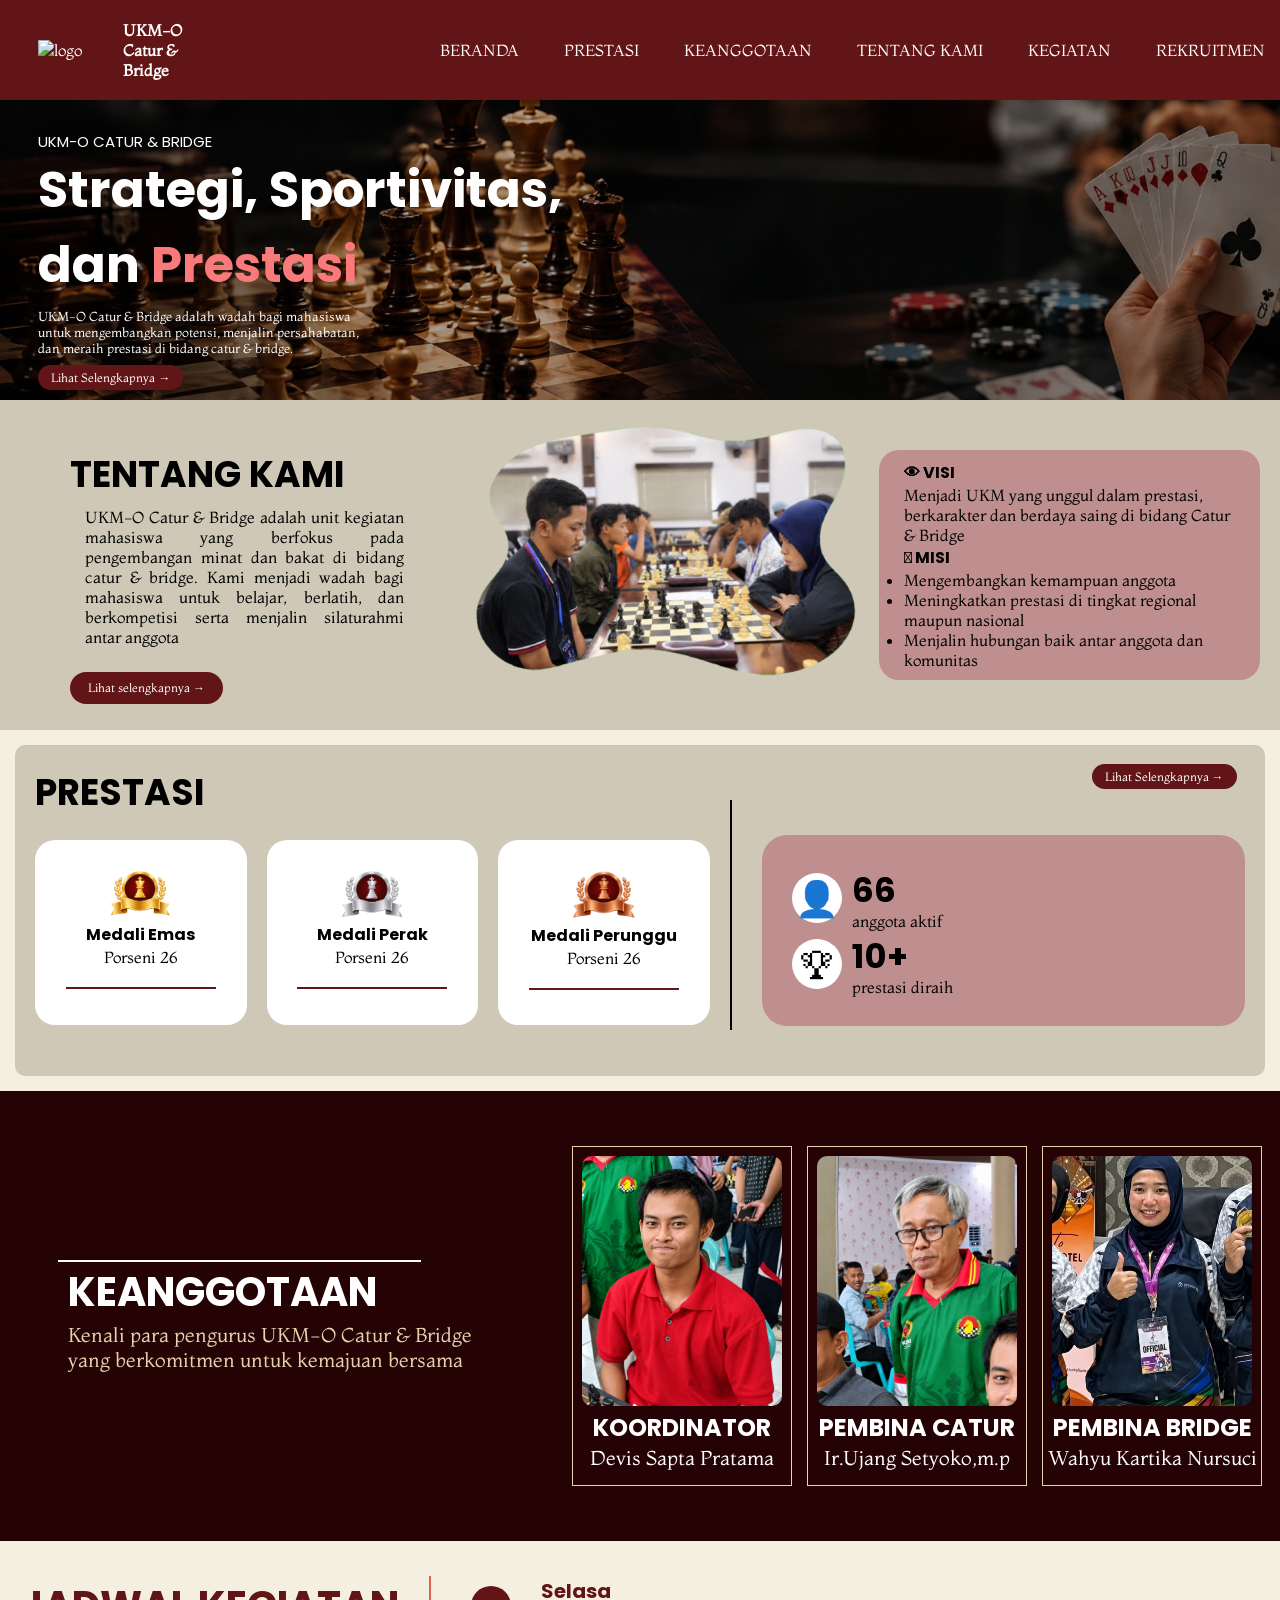
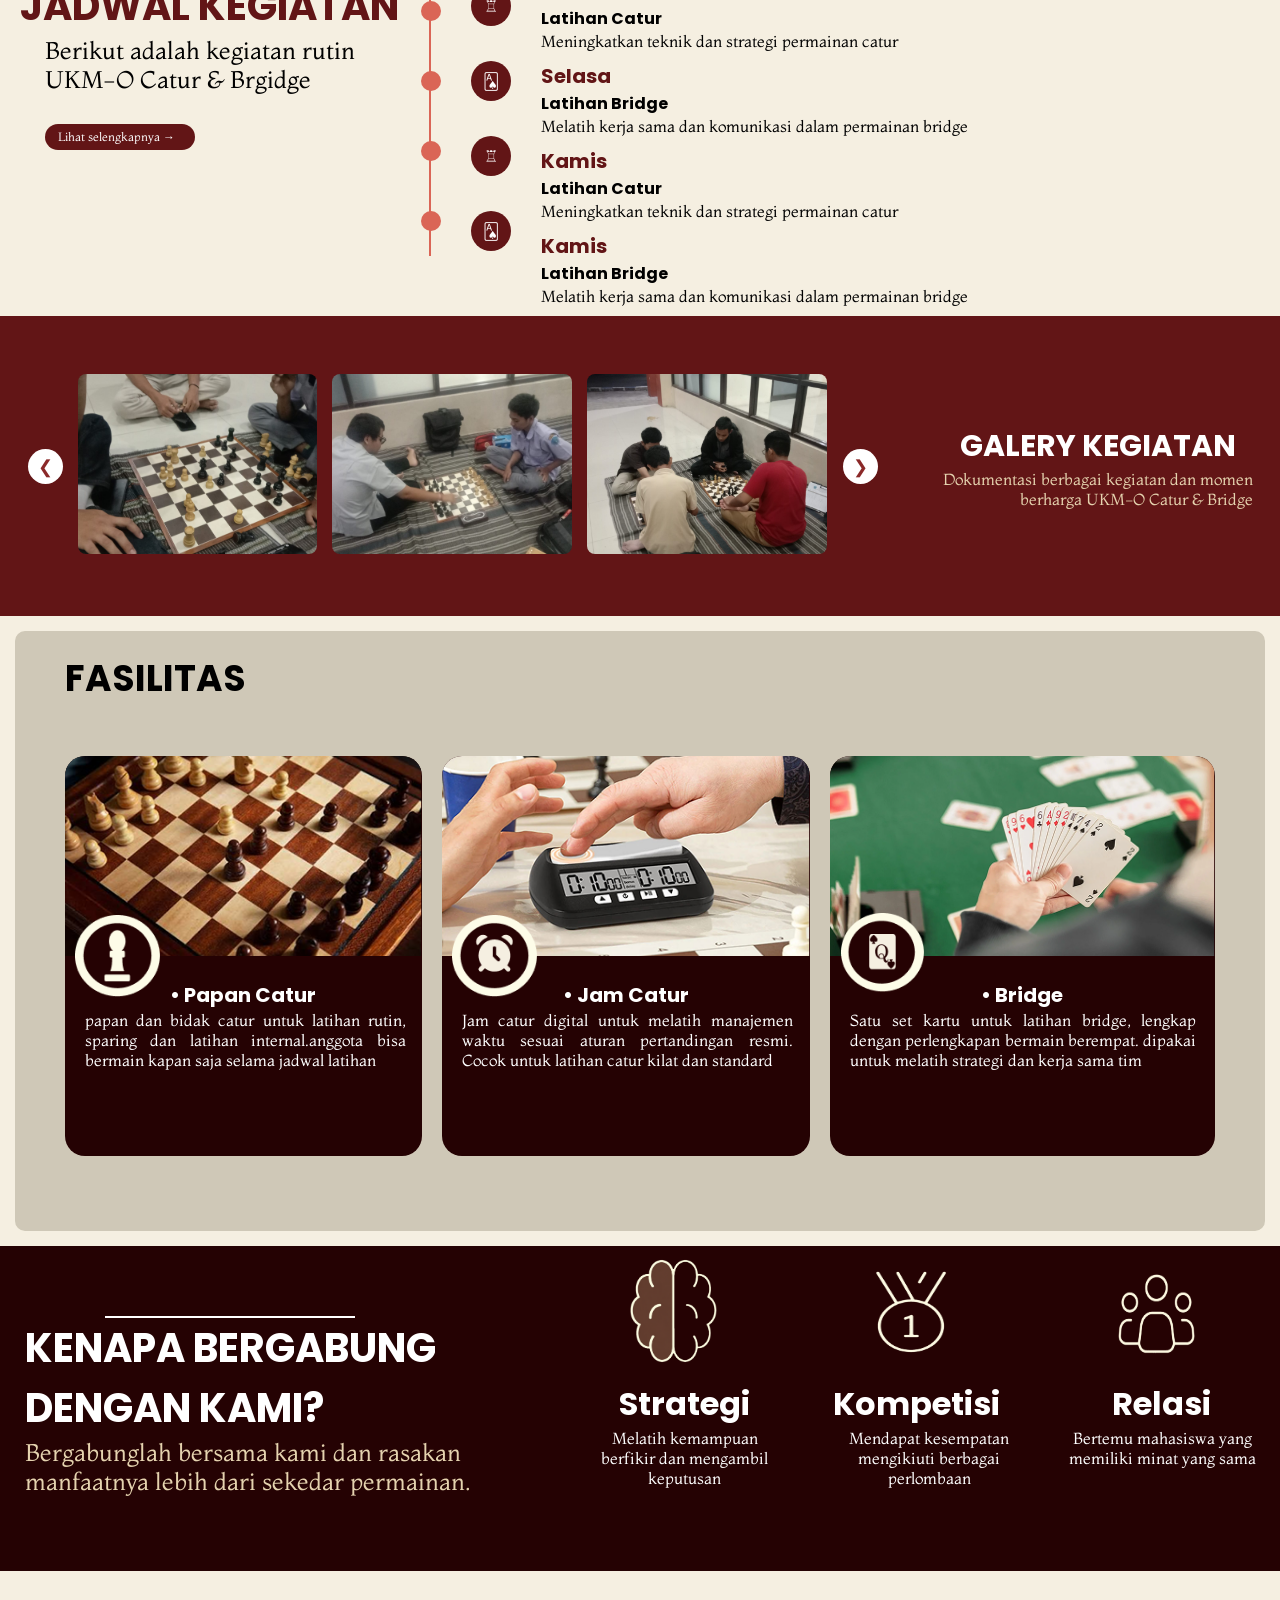
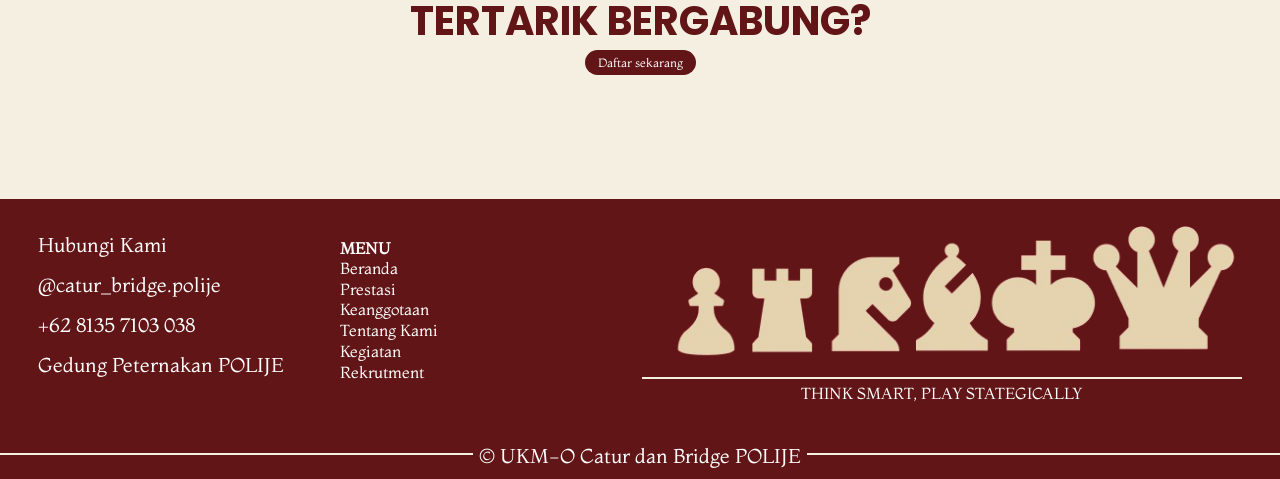
==== commit 94634c9d: "FINAL PROJECT" ====
--- a/index.html
+++ b/index.html
@@ -4,8 +4,8 @@
     <meta charset="UTF-8">
     <meta name="viewport" content="width=device-width, initial-scale=1.0">
     <title>UKM_O Catur &amp; Bridge</title>
-    <link rel="stylesheet" href="style-index.css">
-    <link rel="stylesheet" href="navbar.css">
+    <link rel="stylesheet" href="css/style-index.css">
+    <link rel="stylesheet" href="css/navbar.css">
     <link rel="stylesheet" href="https://fonts.googleapis.com/css2?family=Poppins:wght@400;600;700&display=swap">
     <link rel='stylesheet' href='https://fonts.googleapis.com/css?family=Montaga'>
 </head>
@@ -14,7 +14,7 @@
     <div class="container">
     <div class="navbar">
         <header class="logo-website">
-            <img  src="logo_website.png" class="logo-img" alt="logo"/>
+            <img  src="asset/logo_website.png" class="logo-img" alt="logo"/>
             <b>UKM-O<br>Catur &amp; Bridge</b>
         </header>
         <ul class="ul-class">
@@ -70,7 +70,7 @@
                 <a href="tentangkami.html" target="_blank">Lihat selengkapnya  →</a>
             </div>
             <div class="tentangkami-center">
-                <img src="fototentangkami.png" alt="foto-tentangkami">
+                <img src="asset/fototentangkami.png" alt="foto-tentangkami">
             </div>
             <div class="tentangkami-right">
                 <h4>👁 VISI</h4>
@@ -89,21 +89,21 @@
                     <h3>PRESTASI</h3>
                     <ul class="bungkus">
                         <div class="medali">
-                            <img src="gold.png" alt="medali emas">
+                            <img src="asset/gold.png" alt="medali emas">
                             <li><b>Medali&nbsp;Emas</b></li>
                             <p>Porseni 26</p>
                             <br>
                             <center><div class="line1"></div></center>
                         </div>
                         <div class="medali">
-                            <img src="silver.png" alt="medali perak">
+                            <img src="asset/silver.png" alt="medali perak">
                             <li><b>Medali&nbsp;Perak</b></li>
                             <p>Porseni 26</p>
                             <br>
                             <center><div class="line1"></div></center>
                         </div>
                         <div class="medali">
-                            <img src="bronze.png" alt="medali perunggu">
+                            <img src="asset/bronze.png" alt="medali perunggu">
                             <li><b>Medali&nbsp;Perunggu</b></li>
                             <p>Porseni 26</p>
                             <br>
@@ -141,17 +141,17 @@
             </div>
             <div class="bungkus3">
             <div class="koordinator">
-                <img src="koordinator.png" alt="">
+                <img src="asset/koordinator.png" alt="">
                 <h4>KOORDINATOR</h4>
                 <p>Devis Sapta Pratama</p>
             </div>
             <div class="pembina1">
-                <img src="pembina1.png" alt="">
+                <img src="asset/pembina1.png" alt="">
                 <h4>PEMBINA CATUR</h4>
                 <p>Ir.Ujang Setyoko,m.p</p>
             </div>
             <div class="pembina2">
-                <img src="pembina2.png" alt="">
+                <img src="asset/pembina2.png" alt="">
                 <h4>PEMBINA BRIDGE</h4>
                 <p>Wahyu Kartika Nursuci</p>
             </div>
@@ -211,28 +211,28 @@
                 <div class="carousel-container">
                     <div class="carousel-track" id="track">
                         <div class="slide">
-                            <img src="gambar1.jpg" alt="kegiatan 1">
-                        </div>
-                        <div class="slide">
-                            <img src="gambar2.jpg" alt="kegiatan 2">
-                        </div>
-                        <div class="slide">
-                            <img src="gambar3.jpg" alt="kegiatan 3">
-                        </div>
-                        <div class="slide">
-                            <img src="gambar4.jpg" alt="kegiatan 4">
-                        </div>
-                        <div class="slide">
-                            <img src="gambar5.jpg" alt="kegiatan 5">
-                        </div>
-                        <div class="slide">
-                            <img src="gambar6.jpg" alt="kegiatan 6">
+                            <img src="asset/gambar1.jpg" alt="kegiatan 1">
+                        </div>
+                        <div class="slide">
+                            <img src="asset/gambar2.jpg" alt="kegiatan 2">
+                        </div>
+                        <div class="slide">
+                            <img src="asset/gambar3.jpg" alt="kegiatan 3">
+                        </div>
+                        <div class="slide">
+                            <img src="asset/gambar4.jpg" alt="kegiatan 4">
+                        </div>
+                        <div class="slide">
+                            <img src="asset/gambar5.jpg" alt="kegiatan 5">
+                        </div>
+                        <div class="slide">
+                            <img src="asset/gambar6.jpg" alt="kegiatan 6">
                         </div>
                     </div>
                 </div>
                 <button class="next" onclick="geser(1)">&#10095;</button>
             </div>
-            <script src="carousel.js"></script>
+            <script src="js/carousel.js"></script>
             <div class="text-kegiatan">
                 <h4>GALERY KEGIATAN</h4>
                 <p>Dokumentasi berbagai kegiatan dan momen <br> berharga UKM-O Catur &amp; Bridge</p>
@@ -244,20 +244,20 @@
             <h3 class="judul-fasilitas">FASILITAS</h3>
             <ul class="bungkus2">
             <div class="papan">
-                <img src="papan-catur.png" alt="">
-                <img src="fasilitas-ikonc.png" class="fasilitas-ikonc" alt="">
+                <img src="asset/papan-catur.png" alt="">
+                <img src="asset/fasilitas-ikonc.png" class="fasilitas-ikonc" alt="">
                 <li>• Papan Catur</li>
                 <p>papan dan bidak catur untuk latihan rutin, sparing dan latihan internal.anggota bisa bermain kapan saja selama jadwal latihan</p>
             </div>
             <div class="papan">
-                <img src="jam-catur.png" alt="">
-                <img src="fasilitas-ikonj.png" class="fasilitas-ikonc" alt="">
+                <img src="asset/jam-catur.png" alt="">
+                <img src="asset/fasilitas-ikonj.png" class="fasilitas-ikonc" alt="">
                 <li>• Jam Catur</li>
                 <p>Jam catur digital untuk melatih manajemen waktu sesuai aturan pertandingan resmi. Cocok untuk latihan catur kilat dan standard</p>
             </div>
             <div class="papan">
-                <img src="kartu-bridge.png" alt="">
-                <img src="fasilitas-ikonb.png" class="fasilitas-ikonc" alt="">
+                <img src="asset/kartu-bridge.png" alt="">
+                <img src="asset/fasilitas-ikonb.png" class="fasilitas-ikonc" alt="">
                 <li>• Bridge</li>
                 <p>Satu set kartu untuk latihan bridge, lengkap dengan perlengkapan bermain berempat. dipakai untuk melatih strategi dan kerja sama tim</p>
             </div>
@@ -272,17 +272,17 @@
                     <span>Bergabunglah bersama kami dan rasakan manfaatnya lebih dari sekedar permainan.</span>
                 </div>
                 <div class="strategi1">
-                    <img src="strategi.png" alt="otak">
+                    <img src="asset/strategi.png" alt="otak">
                     <h3>Strategi</h3>
                     <p>Melatih kemampuan berfikir dan mengambil keputusan</p>
                 </div>
                 <div class="kompetisi1">
-                    <img src="kompetisi.png" alt="medali">
+                    <img src="asset/kompetisi.png" alt="medali">
                     <h3>Kompetisi</h3>
                     <p>Mendapat kesempatan mengikiuti berbagai perlombaan</p>
                 </div>
                 <div class="relasi1">
-                    <img src="relasi.png" alt="">
+                    <img src="asset/relasi.png" alt="">
                     <h3>Relasi</h3>
                     <p>Bertemu mahasiswa yang memiliki minat yang sama</p>
                 </div>
@@ -325,7 +325,7 @@
                 </li>
             </ul>
             <div class="rigthFooter">
-                <img src="ICON_BIDAK-removebg-preview.png">
+                <img src="asset/ICON_BIDAK-removebg-preview.png">
                 <div class="garis1"></div>
                 <p class="text15">THINK SMART, PLAY STATEGICALLY</p>
             </div>
--- a/css/style-index.css
+++ b/css/style-index.css
@@ -0,0 +1,1044 @@
+* {
+    box-sizing: border-box;
+    margin: 0;
+    padding: 0;
+    font-family: 'montaga';
+}
+body {
+    background-color: #F5EFE1;
+}
+/* Hero */
+.hero {
+    width: auto;
+    height: 100%;
+    min-height: 300px;
+    background-image:linear-gradient(rgba(0,0,0,0.35), rgba(0,0,0,0.35)), url("../asset/herowebsite.jpg");
+    background-size: cover;
+    background-position: center;
+    background-repeat: no-repeat;
+}
+
+.hero-label {
+    font-family: 'poppins';
+    font-size: 15px;
+    color: #ffff;
+}
+
+.hero-label {
+    position: relative;
+    top: 30px;
+    margin-left: 3%;
+}
+.hero-label2 {
+    position: relative;
+    top: 30px;
+    margin-left: 3%;
+    font-size: clamp(28px, 4vw, 50px);
+    color: #fff;
+}
+.hero-label2 b{
+    font-family: 'poppins';
+}
+.hero-label2 span {
+    font-family: 'poppins';
+    color : rgb(248, 122, 122);
+}
+.hero-description {
+    font-size: clamp(1px, 1vw, 13px);
+    position: relative;
+    top: 35px;
+    margin-left: 3%;
+    color : white;
+}
+.hero a {
+    position: relative;
+    top: 45px;
+    margin-left: 3%;
+    background-color:#621516;
+    border-radius: 20px;
+    color: #fff;
+    text-decoration: none;
+}
+.hero a{
+    font-size: 12px;
+    padding : 5px 13px;
+}
+/* section tentang kami */
+.tentangkami{
+    background-color: #cfc8b7 ;
+    display: flex;
+    justify-content: space-between;
+    align-items: center;
+    gap: 0;
+}
+.tentangkami img{
+    height: auto;
+    min-height: 0;
+    width: 100%;
+    min-width: 410px;
+    margin-left: 25px;
+
+}
+.tentangkami-left {
+    height: auto;
+    width: 100%;
+    min-width: 419px;
+    min-width: 0;
+    padding: 20px;
+    margin-top:20px;
+    margin-left: 50px;
+}
+.tentangkami-left b{
+    font-size: clamp(24px, 3vw, 36px);
+    /* margin-left: 25px; */
+    font-family: 'Poppins';
+}
+.tentangkami-left p{
+    margin-left: 15px;
+    margin-top:5px;
+    margin-bottom: 15px;
+    font-size: 16px;
+    /* line-height: 1.5;
+    letter-spacing: 2px; */
+    text-align: justify;
+}
+.tentangkami-left a {
+    display: inline-block; 
+    margin-top: 10px;  
+    margin-left: 0;          
+    background-color: #621516;
+    border-radius: 20px;
+    color: #fff;
+    text-decoration: none;
+    font-size: 12px;
+    padding: 8px 18px;
+    white-space: nowrap;
+}
+.tentangkami-right {
+    width: 100%;
+    height: auto;
+    min-width: 310px;
+    min-height: 0;
+    font-size: clamp(16px, 1.2vw, 20px);
+    padding: 10px 25px;
+    margin-right: 10px;
+    background-color: #BF8F8F;
+    margin: 20px;
+    border-radius: 20px;
+}
+.tentangkami-right h4{
+    font-family: 'poppins';
+    font-size: clamp(12px, 1.5vw, 16px);
+}
+/* prestasi */
+.prestasi {
+    width: auto;
+    min-width: 0;
+    height: 100%;
+    min-height: 310px;
+    margin: 15px;
+    background-color:  #cfc8b7;
+    border-radius: 10px;
+    display: flex;
+    justify-content:space-between ;
+}
+.prestasi h3 {
+    font-family: 'Poppins';
+    font-size: 36px;
+    margin-top: 20px;
+    margin-left: 20px;
+}
+.bungkus{
+    display: flex;
+    justify-content:space-between ;
+    margin:20px;
+    gap: 20px;
+}
+.medali {
+    width: 100%;
+    height: auto;
+    min-height: 0;
+    padding-bottom: 35px;
+    background-color: #ffff;
+    list-style-type: none;
+    justify-content: center;
+    align-items: center;
+    flex-direction: column;
+    text-align: center;
+    border-radius: 20px;
+}
+.medali img{
+    margin-top: 30px ;
+    width: 30%;
+    min-width: 50px;
+    height: auto;
+}
+.medali b{
+    font-family: 'Poppins';
+}
+.line{
+    border-left: 2px solid;
+    height: 230px;
+    margin-right: 30px;
+    margin-top: 55px;
+}
+.line1 {
+    border-bottom: 2px solid #621516;
+    width:150px;
+    align-items: center;
+}
+.anggota-aktif {
+    width: 100%;
+    min-width: 410px;
+    height: auto;
+    max-height: 191px;
+    background-color:  #BF8F8f;
+    border-radius: 25px;
+    padding: 30px;
+    margin-top: 90px;
+    margin-right: 20px;
+    margin-bottom: 50px;
+}
+
+.statistik {
+    display: flex;
+    flex-direction: column;
+    gap: 20px;
+    margin-bottom: 50px;
+}
+
+.info {
+    display: flex;
+    align-items: center;
+    gap: 10px;
+    margin-top: -20px;
+}
+
+.info h1 {
+    font-family: 'poppins';
+    font-size: 34px;
+}
+
+.info p {
+    font-size: 16px;
+    margin-top: -5px;
+}
+
+.icon {
+    width: 50px;
+    height: 50px;
+    background-color: white;
+    border-radius: 50%;
+    display: flex;
+    justify-content: center;
+    align-items: center;
+    font-size: 35px;
+}
+
+.anggota-aktif a {
+    right: -300px;
+    top: -100px;
+    position: relative;
+    background-color:#621516;
+    border-radius: 20px;
+    color: #fff;
+    text-decoration: none;
+    font-size: 12px;
+    padding : 5px 13px;
+    z-index: 1;
+}
+/* Keanggotaan */
+.keanggotaan {
+    background-color:  #250203;
+    width: auto;
+    height: 100%;
+    min-height: 450px;
+    display: flex;
+    flex-wrap: nowrap;
+    align-items: center;
+    justify-content: space-around;
+}
+.line2 {
+    border-top: 2px solid #fff;
+    width: 80%;
+    min-width: 300px;
+    margin-left: 40px;
+}
+.anggota {
+    color: #fff;
+    font-family: 'poppins';
+    font-size: clamp(40px, 3vw, 48px);
+    margin-left: 50px;
+}
+.anggota2 {
+    color: #E5D3AF;
+    margin-left: 50px;
+    font-size: 20px;   
+}
+.bungkus3 {
+    display: flex;
+    flex-wrap: nowrap;
+    justify-content: space-between;
+    margin-left: 50px;
+}
+.koordinator img, .pembina1 img, .pembina2 img{
+    width: 200px;
+    height: 250px;
+    border-radius: 10px;
+    object-fit: cover;
+}
+.koordinator, .pembina1 , .pembina2  {
+    border: 1px solid #E5D3AF;
+    width: 220px;
+    height: 340px;
+    margin-left: 15px;
+    align-content: flex-end;
+    justify-items: center;
+    flex-direction: column;
+    text-align: center;
+}
+
+
+.koordinator h4,
+.pembina1 h4,
+.pembina2 h4{
+    font-size: 24px;
+    color: #fff;
+    font-family: 'poppins';
+}
+
+.koordinator p, 
+.pembina1 p,
+.pembina2 p {
+    font-size: 20px;
+    color: #fff;
+    margin-bottom: 15px;
+}
+/* Jadwal kegiatan */
+.jadwal {
+    height: 100%;
+    min-height: 359px;
+    width: auto;
+    min-width: 0;
+    display: flex;
+}
+.jadwal h4{
+    font-size: 40px;
+    font-family: 'poppins';
+    color: #621516;
+    margin-left: 20px;
+    margin-top: 35px;
+}
+.deskripsi{
+    margin-left: 45px;
+    font-size: 24px;
+}
+.garis4 {
+    border-left: 2px solid #DA6556;
+    height: 280px;
+    margin-left: 30px;
+    margin-top: 35px;
+}
+.bpoint{
+    flex-direction: column;
+    margin-top: 60px;
+    margin-right: 30px;
+}
+.point {
+    background-color: #DA6556;
+    width: 20px;
+    height: 20px;
+    border-radius: 50%;
+    margin-bottom: 50px;
+    margin-left: -10px;
+}
+.bpoint2{
+    flex-direction: column;
+    margin-top: 45px;
+    margin-right: 30px;
+}
+.point2 {
+    color: #ffff;
+    background-color: #621516;
+    width: 40px;
+    height: 40px;
+    border-radius: 50%;
+    margin-bottom: 35px;
+    display: flex;
+    justify-content: center;
+    align-items: center;
+}
+.jadwal2{
+    margin-top: 35px;
+}
+.jadwal2 b{
+    font-family: 'poppins';
+}
+.jadwal2 h3 {
+    color: #621516;
+    font-size: 20px;
+    font-family: 'poppins';
+}
+.jadwal-catur,
+.jadwal-bridge {
+    margin-bottom: 10px;
+}
+.jadwal a {
+    display: flex;
+    margin-top: 30px;
+    margin-left: 45px;
+    position: relative;
+    background-color:#621516;
+    border-radius: 20px;
+    color: #fff;
+    text-decoration: none;
+}
+.jadwal a {
+    width: 150px;
+    font-size: 12px;
+    padding : 5px 13px;
+}
+.kegiatan {
+    background-color: #621516;
+    display: flex;
+    justify-content: space-around;
+    height: 100%;
+    min-height: 300px;
+    width: auto;
+    min-width: none;
+}
+.carousel {
+    display: flex;
+    align-items: center;
+    gap: 15px;
+}
+
+.carousel-container {
+    width: 750px;
+    overflow: hidden;
+}
+
+.carousel-track {
+    display: flex;
+    gap: 15px;
+    transition: transform 0.5s ease;
+}
+
+.slide {
+    flex: 0 0 calc((100% - 30px) / 3);
+}
+
+.slide img {
+    width: 100%;
+    height: 180px;
+    object-fit: cover;
+    border-radius: 8px;
+}
+
+.prev, .next {
+    border: none;
+    background: white;
+    color: #8b2929;
+    width: 35px;
+    height: 35px;
+    border-radius: 50%;
+    cursor: pointer;
+    flex-shrink: 0;
+    font-size: 18px;
+}
+
+.prev:hover, .next:hover {
+    background: #ddd;
+}
+
+.dots {
+    display: flex;
+    justify-content: center;
+    gap: 10px;
+    margin-top: 20px;
+}
+
+.dot {
+    width: 10px;
+    height: 10px;
+    border-radius: 50%;
+    background: #aaa;
+    cursor: pointer;
+    border: none;
+}
+
+.dot.active {
+    background: white;
+}
+
+@media (max-width: 600px) {
+    .slide {
+        flex: 0 0 100%;
+    }
+
+    .slide img {
+        height: 200px;
+    }
+}
+.text-kegiatan {
+    flex-direction: column;
+    align-content: center;
+    margin-left: 10px;
+}
+.text-kegiatan h4{
+    text-align: center;
+    font-size: 30px;
+    font-family: 'poppins';
+    color: #ffff;
+}
+.text-kegiatan p {
+    text-align: right;
+    color: #E5D3AF;
+    font-size: 16px;
+}
+/* Fasilitas */
+.fasilitas {
+    width: auto;
+    height: 600px;
+    margin: 15px;
+    background-color:  #cfc8b7;
+    border-radius: 10px;
+    display: flex;
+    flex-direction: column;
+    justify-content:flex-start ;
+    padding-top: 20px;
+}
+.judul-fasilitas{
+    font-family: 'poppins';
+    font-size: 36px;
+    margin-left:50px;
+    font-weight: bold;
+}
+.bungkus2 {
+    display: flex;
+    justify-content:space-between ;
+    margin:50px;
+    gap: 20px;
+
+}
+.papan {
+    width: auto;
+    min-width: 0;
+    height: 100%;
+    min-height: 400px;
+    background-color: #250203;
+    list-style-type: none;
+    text-align: justify;
+    border-radius: 20px;
+    position: relative;
+    overflow: hidden;
+}
+
+.papan li {
+    text-align: center;
+    color: #fff;
+    font-size: 20px;
+    font-family: 'poppins';
+    font-weight: bold;
+    margin-top: 20px;
+}
+
+.papan p {
+    color: #ffff;
+    font-size: 16px;
+    width: 90%;
+    text-align: justify;
+    margin-left: 20px;
+}
+
+.papan > img:first-child {
+    width: 100%;
+    height: 200px;
+    object-fit: cover;
+    position: relative;
+    z-index: 1;
+}
+
+.fasilitas-ikonc {
+    position: absolute;
+    width: 85px;
+    height: 85px;
+    left: 0px;
+    top: 157px;
+    z-index: 5;
+}
+
+.papan img.fasilitas-ikonc {
+    position: absolute;
+    width: 85px;
+    height: 85px;
+    left: 10px;
+    top: 157px;
+    object-fit: contain;
+    z-index: 5;
+}
+/* promosi */
+.promosi {
+    background-color: #250203;
+    height: 100%;
+    min-height: 325px;
+    width: auto;
+    min-width: 0;
+    display: flex;
+}
+.garis5 {
+    border-bottom: 2px solid #fff;
+    width:250px;
+    align-items: center;
+    margin-top: 70px;
+    margin-left: 80px;
+}
+.promosi p,
+.promosi h3{
+    color: #fff;
+}
+.promosi1 {
+    margin-left: 25px;
+}
+.promosi1 p{
+    font-size: 40px;
+    font-family: 'poppins';
+    font-weight: bold;
+}
+.promosi1 span{
+    color: #E5D3AF;
+    font-size: 24px;
+}
+.strategi1 img{
+    width: 99px;
+    height: 130px;
+    margin-left: 65px;
+}
+.strategi1 h3{
+    text-align: center;
+    font-family: 'poppins';
+    font-size: 32px;
+    font-weight: bold;
+}
+.strategi1 p{
+    text-align: center;
+    width: 80%;
+    margin-left: 25px;
+}
+.kompetisi1 {
+    margin-left: -20px;
+}
+.kompetisi1 img{
+    width: 110px;
+    height: 130px;
+    margin-left: 65px;
+}
+.kompetisi1 h3{
+    text-align: center;
+    font-family: 'poppins';
+    font-size: 32px;
+    font-weight: bold;
+}
+.kompetisi1 p{
+    text-align: center;
+    margin-left: 25px;
+}
+.relasi1 img{
+    width: 99px;
+    height: 130px;
+    margin-left: 65px;
+}
+.relasi1 h3{
+    text-align: center;
+    font-family: 'poppins';
+    font-size: 32px;
+    font-weight: bold;
+}
+.relasi1 p{
+    text-align: center;
+    width: 80%;
+    margin-left: 25px;
+}
+.daftar {
+    height: 100%;
+    min-height: 50px;
+    width: auto;
+    text-align: center;
+    padding-top: 20px;
+}
+.daftar h3 {
+    color: #621516;
+    font-size: 40px;
+    font-family: 'poppins';
+    font-weight: bold;
+}
+.daftar a {
+    background-color:#621516;
+    border-radius: 20px;
+    color: #fff;
+    text-decoration: none;
+    align-items: center;
+}
+.daftar a {
+    width: 135px;
+    font-size: 12px;
+    padding : 5px 13px;
+}
+/* =========================================
+   RESPONSIVE / MEDIA QUERY
+   ========================================= */
+
+/* ---------- TABLET (<= 1024px) ---------- */
+@media (max-width: 1024px) {
+
+    /* Tentang kami */
+    .tentangkami img {
+        min-width: 0;
+        margin-left: 15px;
+    }
+    .tentangkami-left {
+        min-width: 0;
+        margin-left: 15px;
+    }
+    .tentangkami-right {
+        min-width: 0;
+        margin: 15px;
+    }
+
+    /* Prestasi */
+    .anggota-aktif {
+        min-width: 0;
+        margin-right: 15px;
+    }
+    .line {
+        margin-right: 15px;
+    }
+
+    /* Keanggotaan */
+    .keanggotaan {
+        flex-wrap:wrap;
+        padding: 30px 0;
+    }
+    .bungkus3 {
+        flex-wrap: wrap;
+        gap: 15px;
+        margin-left: 20px;
+    }
+    .koordinator,
+    .pembina1,
+    .pembina2 {
+        margin-left: 0;
+    }
+
+    /* Kegiatan */
+    .carousel-container {
+        width: 100%;
+        max-width: 600px;
+    }
+
+    /* Promosi */
+    .garis5 {
+        width: 150px;
+        margin-left: 30px;
+    }
+    .strategi1 img,
+    .kompetisi1 img,
+    .relasi1 img {
+        margin-left: 30px;
+    }
+
+    /* Footer */
+    .medsos,
+    .row5 {
+        width: 300px;
+    }
+    .garis1,
+    .garis2 {
+        width: 100%;
+    }
+    .rigthFooter img {
+        width: 100%;
+        max-width: 450px;
+    }
+    .text16 {
+        width: auto;
+    }
+}
+
+/* ---------- MOBILE BESAR (<= 768px) ---------- */
+@media (max-width: 768px) {
+    /* Hero */
+    .hero {
+        min-height: 260px;
+        padding-bottom: 70px; /* karena elemen pakai position:relative + top */
+    }
+    .hero-label,
+    .hero-label2,
+    .hero-description {
+        margin-right: 3%;
+    }
+    .hero-description {
+        font-size: 13px; /* clamp(1px,1vw,13px) terlalu kecil di HP */
+    }
+
+    /* Tentang kami */
+    .tentangkami {
+        flex-direction: column;
+    }
+    .tentangkami img {
+        width: 100%;
+        margin: 0;
+    }
+    .tentangkami-left {
+        margin: 0;
+        padding: 20px;
+    }
+    .tentangkami-left p {
+        margin-left: 0;
+    }
+    .tentangkami-right {
+        width: auto;
+        margin: 15px 20px 25px;
+    }
+
+    /* Prestasi */
+    .prestasi {
+        flex-direction: column;
+        margin: 10px;
+        padding-bottom: 20px;
+    }
+    .prestasi h3 {
+        font-size: 28px;
+    }
+    .bungkus {
+        flex-direction: column;
+        margin: 15px 20px;
+    }
+    .line {
+        display: none;
+    }
+    .anggota-aktif {
+        width: auto;
+        min-width: 0;
+        max-height: none;
+        margin: 10px 20px 20px;
+    }
+    .anggota-aktif a {
+        position: static;
+        display: inline-block;
+        margin-top: 15px;
+    }
+    .statistik {
+        margin-bottom: 20px;
+    }
+
+    /* Keanggotaan */
+    .keanggotaan {
+        flex-direction: column;
+        align-items: stretch;
+        padding: 30px 0;
+    }
+    .line2 {
+        width: 90%;
+        min-width: 0;
+        margin-left: 20px;
+    }
+    .anggota,
+    .anggota2 {
+        margin-left: 20px;
+    }
+    .bungkus3 {
+        justify-content: center;
+        margin: 20px;
+    }
+
+    /* Jadwal kegiatan */
+    .jadwal {
+        flex-direction: column;
+        padding-bottom: 30px;
+    }
+    .jadwal h4 {
+        font-size: 30px;
+    }
+    .deskripsi {
+        margin-left: 20px;
+        font-size: 18px;
+    }
+    .garis4,
+    .bpoint,
+    .bpoint2 {
+        display: none; /* timeline vertikal disembunyikan di layar kecil */
+    }
+    .jadwal2 {
+        margin: 20px;
+    }
+    .jadwal a {
+        margin-left: 20px;
+    }
+
+    /* Kegiatan (carousel) */
+    .kegiatan {
+        flex-direction: column;
+        align-items: center;
+        gap: 20px;
+        padding: 30px 15px;
+    }
+    .text-kegiatan {
+        margin: 0;
+    }
+    .text-kegiatan p {
+        text-align: center;
+    }
+    .carousel {
+        width: 100%;
+    }
+    .carousel-container {
+        flex: 1;
+        width: auto;
+        min-width: 0;
+    }
+
+    /* Fasilitas */
+    .fasilitas {
+        height: auto;
+        padding-bottom: 20px;
+    }
+    .judul-fasilitas {
+        margin-left: 20px;
+        font-size: 28px;
+    }
+    .bungkus2 {
+        flex-direction: column;
+        margin: 20px;
+    }
+    .papan {
+        min-height: 0;
+        padding-bottom: 20px;
+        overflow: hidden;
+    }
+
+    /* Promosi */
+    .promosi {
+        flex-direction: column;
+        align-items: center;
+        padding: 30px 15px;
+    }
+    .garis5 {
+        margin: 0 auto 20px;
+    }
+    .promosi1 {
+        margin: 0;
+        text-align: center;
+    }
+    .promosi1 p {
+        font-size: 30px;
+    }
+    .strategi1,
+    .kompetisi1,
+    .relasi1 {
+        margin: 20px 0 0;
+    }
+    .strategi1 img,
+    .kompetisi1 img,
+    .relasi1 img {
+        display: block;
+        margin: 0 auto;
+    }
+    .strategi1 p,
+    .kompetisi1 p,
+    .relasi1 p {
+        width: auto;
+        margin: 0 15px;
+    }
+    .daftar h3 {
+        font-size: 28px;
+    }
+}
+@media (max-width: 768px) {
+
+    .anggota-aktif {
+        max-height: none;
+        height: auto;
+        min-width: 0;
+        width: auto;
+        margin: 10px 20px 20px;
+        padding: 25px;
+    }
+
+    .anggota-aktif .statistik {
+        margin-bottom: 15px;
+    }
+
+    .anggota-aktif .info {
+        margin-top: 0;  
+    }
+
+    .anggota-aktif a {
+        position: static !important; 
+        top: auto !important;
+        right: auto !important;
+        display: inline-block;
+        margin-top: 10px;
+    }
+}
+
+/* ---------- MOBILE KECIL (<= 480px) ---------- */
+@media (max-width: 480px) {
+
+    .hero-label2 {
+        font-size: 26px;
+    }
+
+    .tentangkami-left b,
+    .prestasi h3,
+    .judul-fasilitas {
+        font-size: 24px;
+    }
+
+    .anggota {
+        font-size: 32px;
+    }
+    .anggota2 {
+        font-size: 16px;
+    }
+
+    .koordinator,
+    .pembina1,
+    .pembina2 {
+        width: 100%;
+        max-width: 220px;
+    }
+
+    .jadwal h4,
+    .daftar h3 {
+        font-size: 24px;
+    }
+    .deskripsi {
+        font-size: 16px;
+    }
+
+    .slide img {
+        height: 160px;
+    }
+    .text-kegiatan h4 {
+        font-size: 24px;
+    }
+
+    .papan li {
+        font-size: 18px;
+    }
+
+    .promosi1 p {
+        font-size: 26px;
+    }
+    .strategi1 h3,
+    .kompetisi1 h3,
+    .relasi1 h3 {
+        font-size: 26px;
+    }
+
+    .medsos p,
+    .medsos a {
+        font-size: 16px;
+    }
+}
--- a/css/navbar.css
+++ b/css/navbar.css
@@ -0,0 +1,227 @@
+.navbar {
+    height: 100px;
+    width:100%;
+    display: flex;
+    justify-content: space-between;
+    align-items: center;
+    background-color: #621516;
+    color: #ffff;
+    position: fixed;
+    top: 0;
+    left: 0;
+    right: 0;
+    z-index: 1000;
+}
+
+.logo-website {
+    display: flex;
+    align-items: center;
+    gap: 10px;
+    margin-left: 3%;
+}
+
+.logo-img {
+    width: 100%;
+    max-width: 75px;
+    height: auto;
+    object-fit: contain;
+}
+.navbar ul {
+    display: flex;
+    list-style: none;
+}
+
+.ul-class a {
+    text-decoration: none;
+    color: white;
+    padding: 3px 5px;
+    border-radius: 12px;
+    transition: 0.3s;
+}
+
+.ul-class a:hover {
+    background-color: black;
+    color: white;
+}
+
+.li-class {
+    padding: 20px;
+    margin: 5px;
+    margin-right: -10px;
+}
+
+.li-class a {
+    color: #ffff;
+    font-size: clamp(12px, 1.5vw, 16px);
+    text-decoration: none;
+    font-family: 'montaga';
+}
+body{
+    padding-top: 100px;
+}
+main{
+    position: relative;
+    z-index: 1;
+}
+.latarFooter {
+    background-color: #621516;
+    height: 280px;
+    width: 100%;
+    margin-top: 10%;
+    color: #ffff;
+}
+
+.topFooter {
+    display: flex;
+    justify-content: space-evenly;
+    flex-direction: row;
+    gap: 0;
+}
+
+.bottomFooter {
+    display: flex;
+    justify-content:space-evenly;
+    margin-top: 40px;
+}
+
+.medsos {
+    flex-direction: column;
+    align-content: flex-start;
+    width: 370px;
+    margin-top: 2%;
+    margin-left: 3%;
+}
+
+.row5 {
+    flex-direction: column;
+    align-content: flex-start;
+    list-style: none;
+    text-decoration: none;
+    width: 370px;
+    margin-top: 3%;
+}
+
+.rigthFooter {
+    display: flex;
+    flex-direction: column;
+    align-content: center;
+    margin-top: 2%;
+    margin-right: 3%;
+    gap: 4px;
+}
+
+
+/* edit text footer */
+.medsos p {
+    font-size: 20px;
+    line-height: 2;
+}
+
+.medsos a {
+    font-size: 20px;
+    text-decoration: none;
+    color: #ffff;
+    line-height: 2;
+    height: auto;
+}
+
+.row5 a {
+    color: #ffff;
+    text-decoration: none;
+    font-size: 16px;
+    line-height: 1.3;
+    height: auto;
+}
+
+.text15 {
+    text-align: center;
+}
+
+.text16 {
+    font-size:20px;
+    width: 375px;
+    text-align: center;
+}
+
+
+.garis2 {
+    width: 530px;
+    border-top:2px solid #F5EFE1;
+    align-items: center;
+    margin-top: 10px;
+}
+
+.garis1 {
+    width: 600px;
+    border-top:2px solid #F5EFE1;
+    align-items: center;
+    margin-top: 10px;
+}
+
+.rigthFooter img{
+    width: 600px;
+    height: auto;
+}
+@media (max-width:768px){
+    .navbar {
+        height: auto;
+        flex-direction: column;
+        padding: 10px 0;
+        gap: 5px;
+    }
+    .logo-website {
+        margin-left: 0;
+        justify-content: center;
+    }
+    .logo-img {
+        max-width: 55px;
+    }
+    .navbar ul {
+        flex-wrap: wrap;
+        justify-content: center;
+        padding: 0;
+    }
+    .li-class {
+        padding: 6px 8px;
+        margin: 2px;
+    }
+    body{
+        padding-top: 150px;
+    }
+    .latarFooter {
+        height: auto;
+        margin-top: 40px;
+        padding-bottom: 20px;
+    }
+    .topFooter {
+        flex-direction: column;
+        align-items: center;
+        gap: 10px;
+    }
+    .medsos,
+    .row5,
+    .rigthFooter {
+        width: 90%;
+        margin: 15px auto 0;
+    }
+    .rigthFooter {
+        align-items: center;
+    }
+    .rigthFooter img {
+        width: 100%;
+        max-width: 400px;
+    }
+    .bottomFooter {
+        flex-direction: column;
+        align-items: center;
+        margin-top: 20px;
+    }
+    .garis1,
+    .garis2 {
+        width: 100%;
+    }
+    .text16 {
+        width: auto;
+        font-size: 16px;
+    }
+}
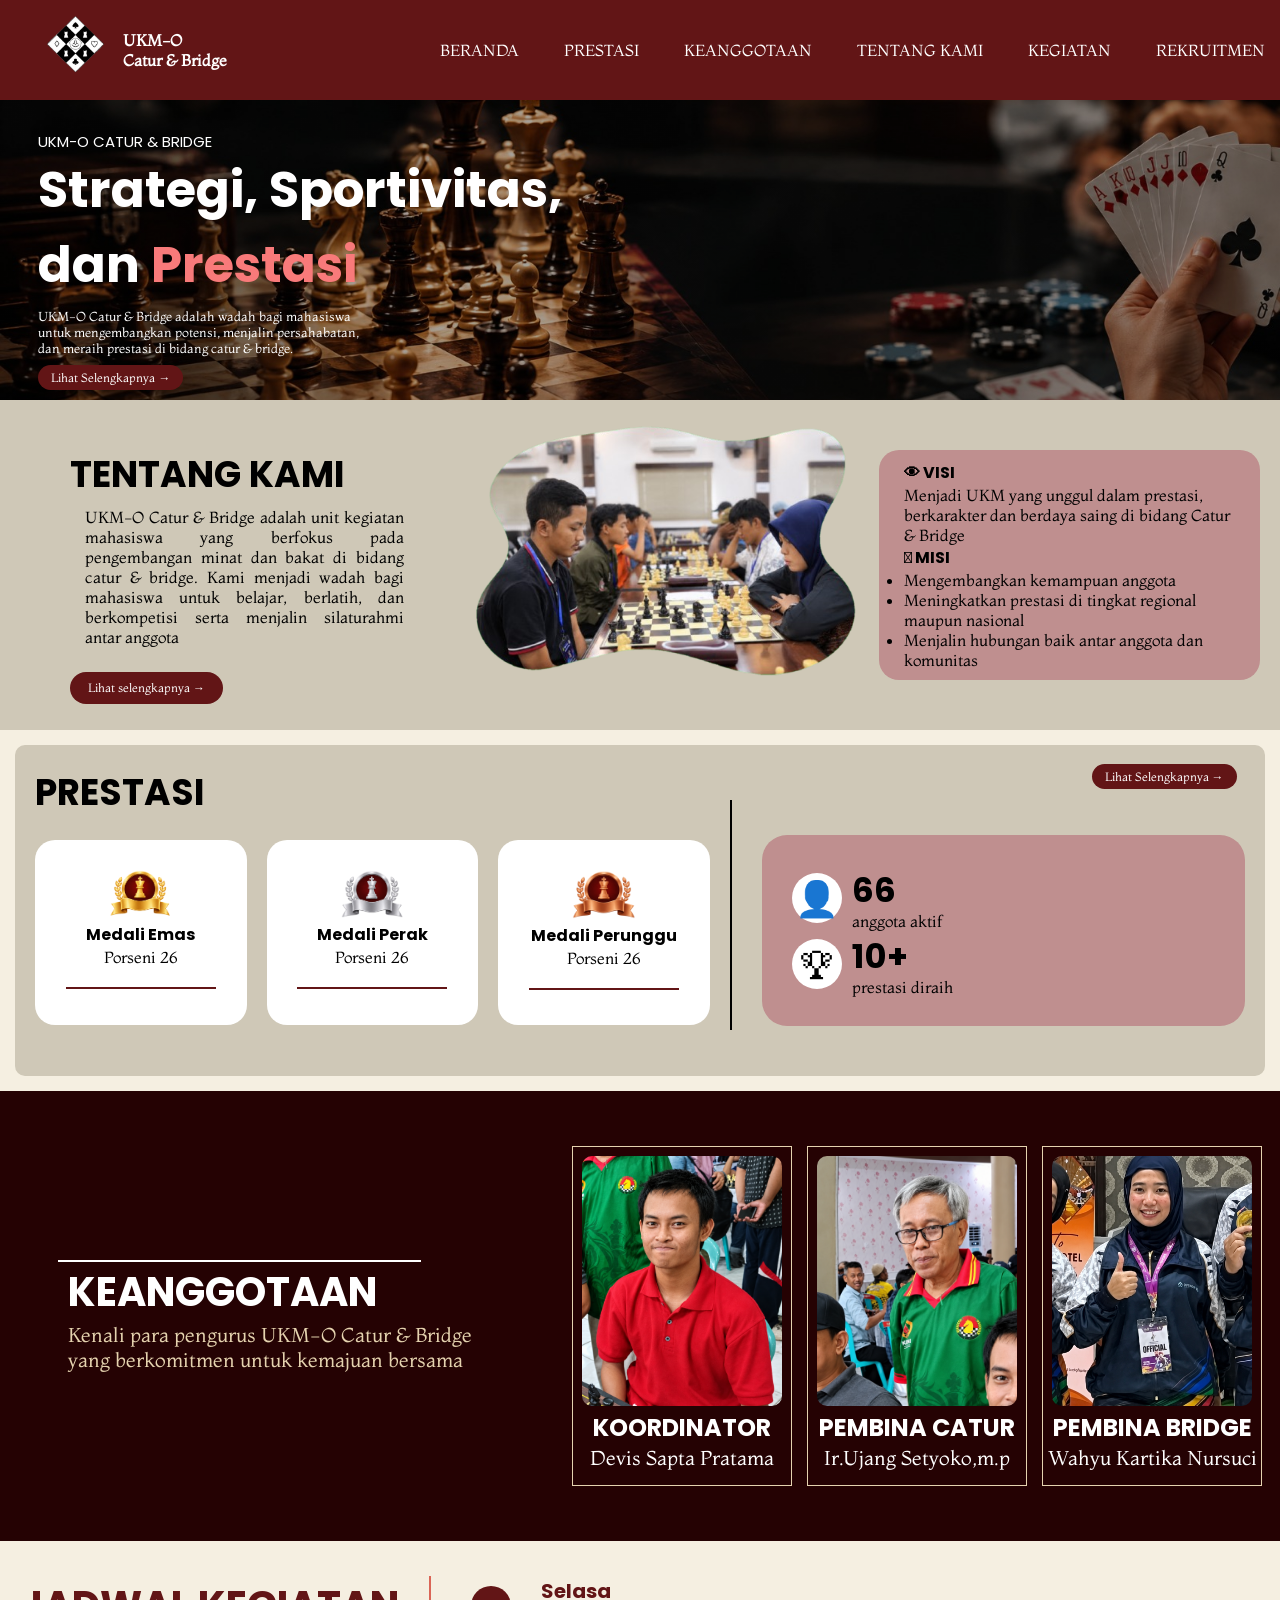
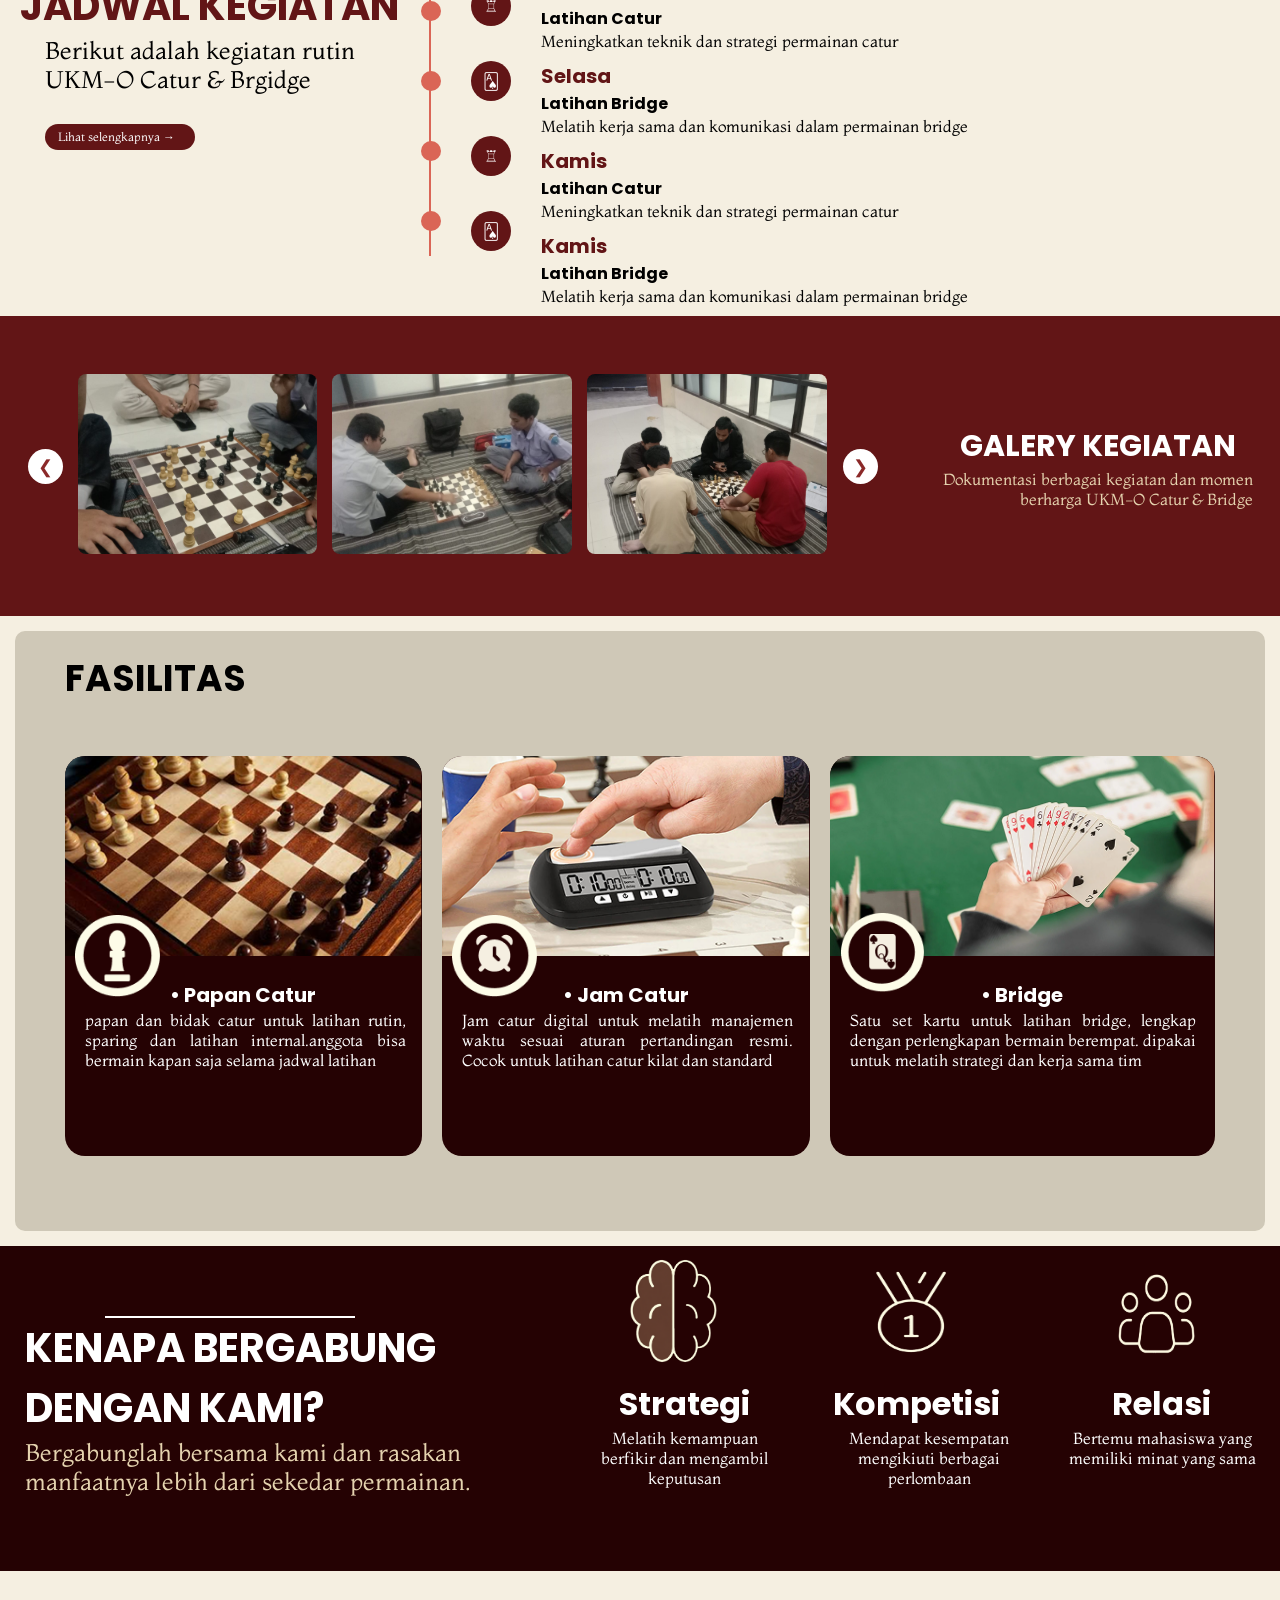
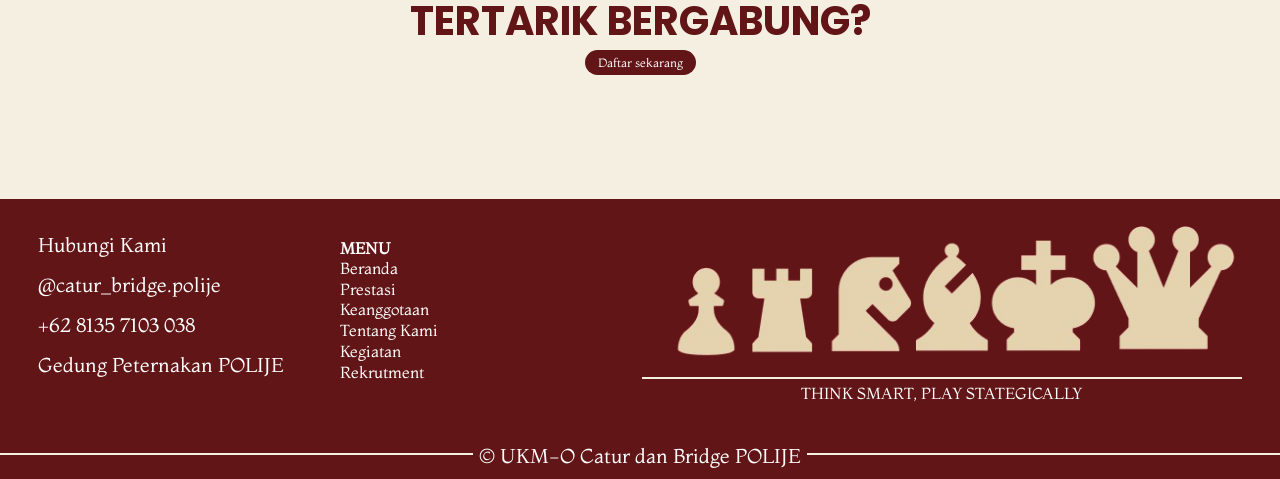
==== commit d3471123: "no comment" ====
--- a/index.html
+++ b/index.html
@@ -14,7 +14,7 @@
     <div class="container">
     <div class="navbar">
         <header class="logo-website">
-            <img  src="asset/logo_website.png" class="logo-img" alt="logo"/>
+            <img  src="asset/LOGO_WEBSITE.png" class="logo-img" alt="logo"/>
             <b>UKM-O<br>Catur &amp; Bridge</b>
         </header>
         <ul class="ul-class">
